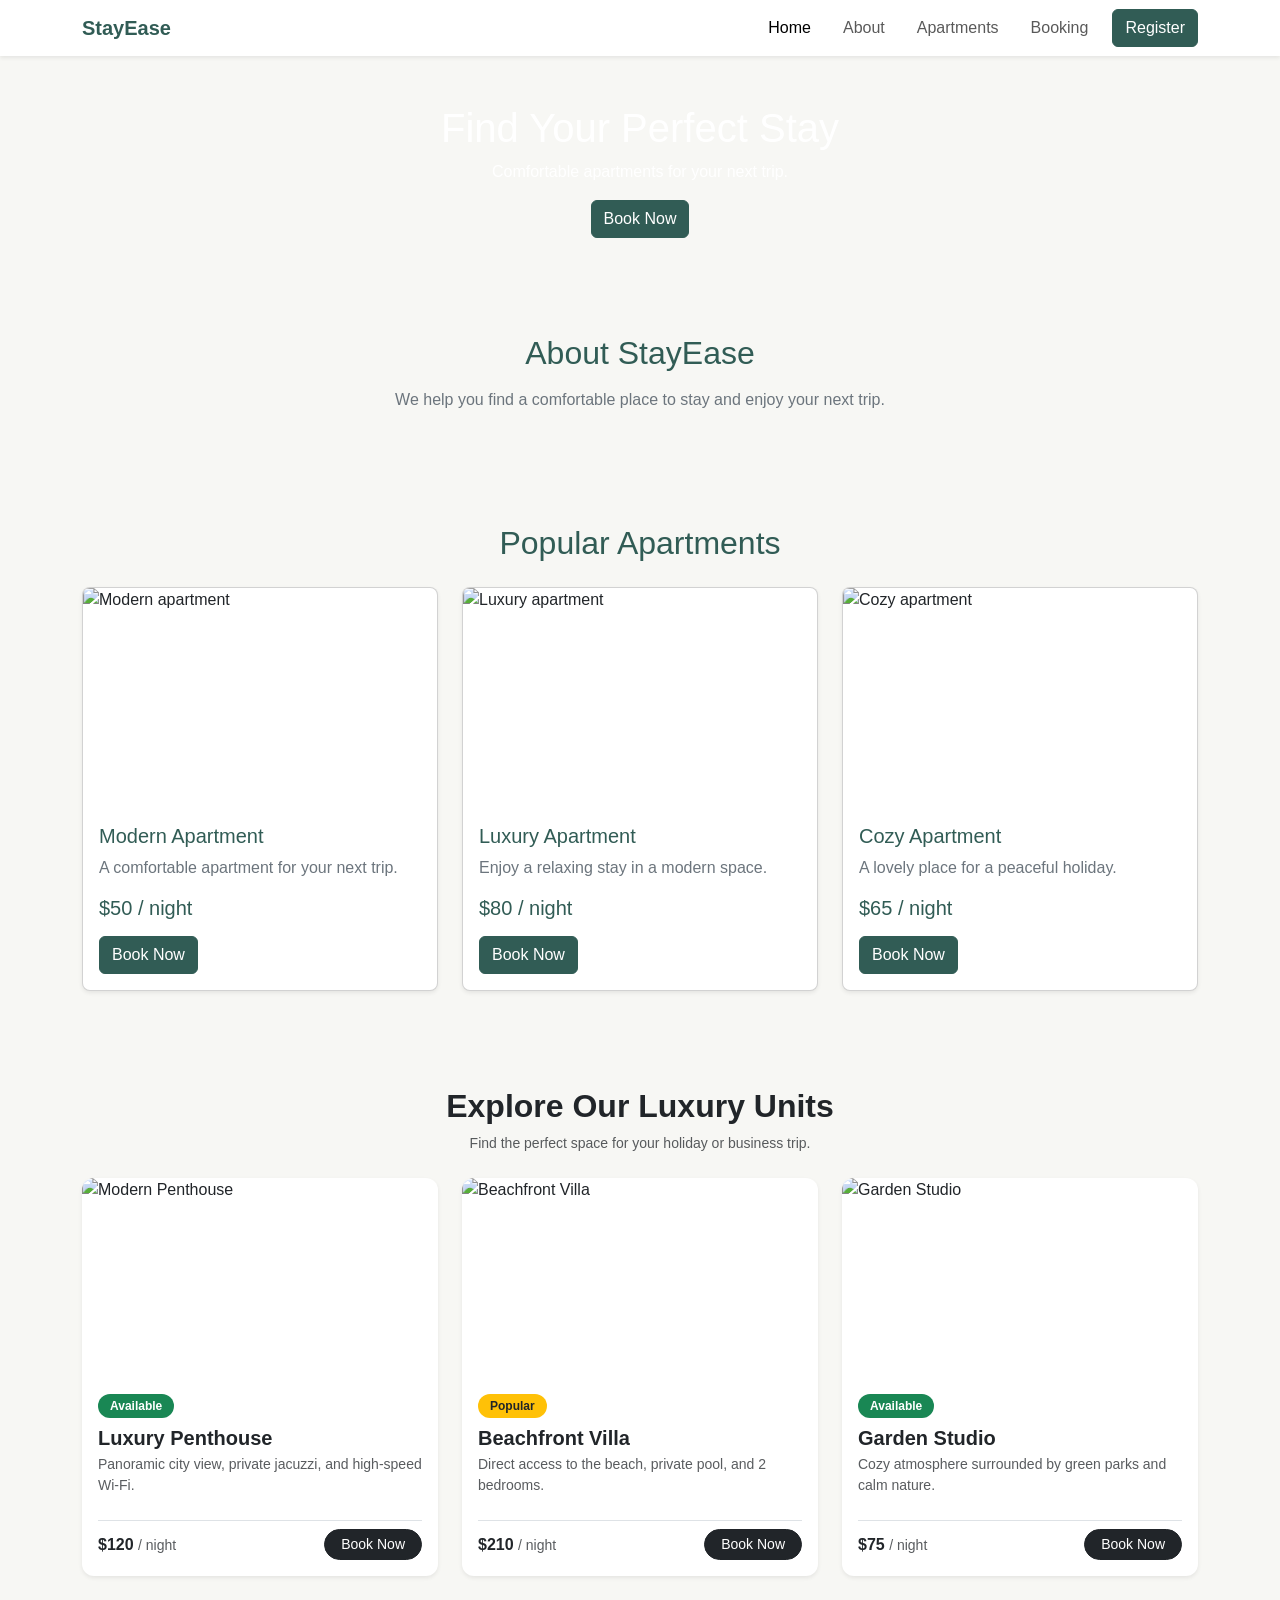
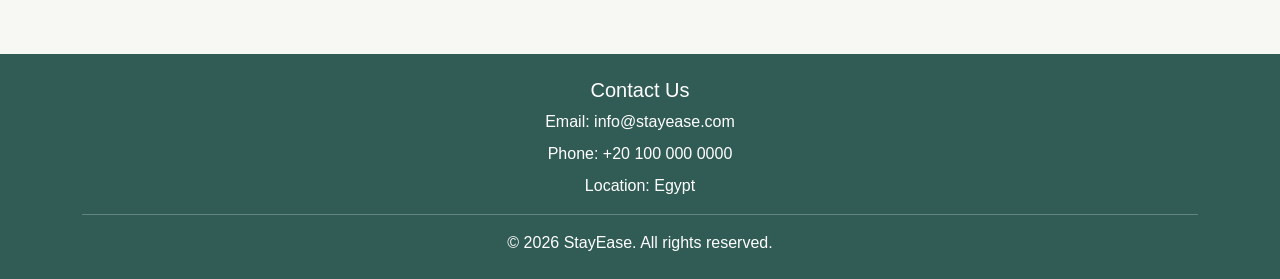
==== stayease/index.html @ 6694018b "Merge pull request #2 from mohamed-nagehh5/handel_footer footer" ====
<!DOCTYPE html>
<html lang="en">
<head>
    <meta charset="UTF-8">
    <meta name="viewport" content="width=device-width, initial-scale=1.0">
    <title>StayEase - Home</title>

    <link href="https://cdn.jsdelivr.net/npm/bootstrap@5.3.8/dist/css/bootstrap.min.css" rel="stylesheet">
    <link rel="stylesheet" href="./style.css">
</head>
<body>

    <!-- Navbar -->
    <nav class="navbar navbar-expand-lg bg-white shadow-sm">
        <div class="container">
            <a class="navbar-brand fw-bold brand-color" href="index.html">StayEase</a>

            <button class="navbar-toggler" type="button" data-bs-toggle="collapse" data-bs-target="#navbarMenu">
                <span class="navbar-toggler-icon"></span>
            </button>

            <div class="collapse navbar-collapse" id="navbarMenu">
                <ul class="navbar-nav ms-auto align-items-lg-center gap-lg-3">
                    <li class="nav-item"><a class="nav-link active" href="index.html">Home</a></li>
                    <li class="nav-item"><a class="nav-link" href="#about">About</a></li>
                    <li class="nav-item"><a class="nav-link" href="#apartments">Apartments</a></li>
                    <li class="nav-item"><a class="nav-link" href="booking.html">Booking</a></li>
                    <li class="nav-item"><a class="btn main-btn" href="register.html">Register</a></li>
                </ul>
            </div>
        </div>
    </nav>

    <!-- Hero Section -->
    <section class="hero text-center text-white py-5">
        <h1>Find Your Perfect Stay</h1>
        <p>Comfortable apartments for your next trip.</p>
        <a href="booking.html" class="btn main-btn">Book Now</a>
    </section>

    <!-- About Section -->
    <section class="py-5 text-center" id="about">
        <div class="container">
            <h2 class="section-title mb-3">About StayEase</h2>
            <p class="text-secondary">
                We help you find a comfortable place to stay and enjoy your next trip.
            </p>
        </div>
    </section>

    <!-- Apartments Section -->
    <section class="py-5 apartments-section" id="apartments">
        <div class="container">
            <h2 class="section-title text-center mb-4">Popular Apartments</h2>

            <div class="row g-4">

                <!-- Apartment 1 -->
                <div class="col-12 col-md-6 col-lg-4">
                    <div class="card h-100 shadow-sm">
                        <img src="https://images.unsplash.com/photo-1522708323590-d24dbb6b0267?auto=format&fit=crop&w=700&q=80"
                             class="card-img-top apartment-img" alt="Modern apartment">

                        <div class="card-body">
                            <h5 class="card-title">Modern Apartment</h5>
                            <p class="card-text text-secondary">A comfortable apartment for your next trip.</p>
                            <h5 class="price mb-3">$50 / night</h5>
                            <a href="booking.html?apartment=modern" class="btn main-btn">Book Now</a>
                        </div>
                    </div>
                </div>

                <!-- Apartment 2 -->
                <div class="col-12 col-md-6 col-lg-4">
                    <div class="card h-100 shadow-sm">
                        <img src="https://images.unsplash.com/photo-1600210492486-724fe5c67fb0?auto=format&fit=crop&w=700&q=80"
                             class="card-img-top apartment-img" alt="Luxury apartment">

                        <div class="card-body">
                            <h5 class="card-title">Luxury Apartment</h5>
                            <p class="card-text text-secondary">Enjoy a relaxing stay in a modern space.</p>
                            <h5 class="price mb-3">$80 / night</h5>
                            <a href="booking.html?apartment=luxury" class="btn main-btn">Book Now</a>
                        </div>
                    </div>
                </div>

                <!-- Apartment 3 -->
                <div class="col-12 col-md-6 col-lg-4">
                    <div class="card h-100 shadow-sm">
                        <img src="https://images.unsplash.com/photo-1505693416388-ac5ce068fe85?auto=format&fit=crop&w=700&q=80"
                             class="card-img-top apartment-img" alt="Cozy apartment">

                        <div class="card-body">
                            <h5 class="card-title">Cozy Apartment</h5>
                            <p class="card-text text-secondary">A lovely place for a peaceful holiday.</p>
                            <h5 class="price mb-3">$65 / night</h5>
                            <a href="booking.html?apartment=cozy" class="btn main-btn">Book Now</a>
                        </div>
                    </div>
                </div>

            </div>
        </div>
    </section>

    <!-- Explore Our Luxury Units -->
    <section id="units" class="container py-5">
        <div class="text-center mb-4">
            <h2 class="fw-bold text-dark mb-2">Explore Our Luxury Units</h2>
            <p class="text-muted small">Find the perfect space for your holiday or business trip.</p>
        </div>

        <div class="row g-4">

            <!-- Unit 1 -->
            <div class="col-12 col-md-6 col-lg-4">
                <div class="card h-100 border-0 shadow-sm unit-card">
                    <img src="https://images.unsplash.com/photo-1502672260266-1c1ef2d93688?w=500&auto=format&fit=crop"
                         class="card-img-top unit-img" alt="Modern Penthouse">

                    <div class="card-body p-3 d-flex flex-column">
                        <span class="badge bg-success align-self-start mb-2">Available</span>
                        <h5 class="fw-bold mb-1">Luxury Penthouse</h5>
                        <p class="text-muted small flex-grow-1">Panoramic city view, private jacuzzi, and high-speed Wi-Fi.</p>

                        <div class="d-flex justify-content-between align-items-center pt-2 border-top mt-2">
                            <span class="fw-bold text-dark fs-6">$120 <small class="text-muted fw-normal">/ night</small></span>
                            <a href="booking.html" class="btn btn-dark btn-sm px-3 rounded-pill">Book Now</a>
                        </div>
                    </div>
                </div>
            </div>

            <!-- Unit 2 -->
            <div class="col-12 col-md-6 col-lg-4">
                <div class="card h-100 border-0 shadow-sm unit-card">
                    <img src="https://images.unsplash.com/photo-1560448204-e02f11c3d0e2?w=500&auto=format&fit=crop"
                         class="card-img-top unit-img" alt="Beachfront Villa">

                    <div class="card-body p-3 d-flex flex-column">
                        <span class="badge bg-warning text-dark align-self-start mb-2">Popular</span>
                        <h5 class="fw-bold mb-1">Beachfront Villa</h5>
                        <p class="text-muted small flex-grow-1">Direct access to the beach, private pool, and 2 bedrooms.</p>

                        <div class="d-flex justify-content-between align-items-center pt-2 border-top mt-2">
                            <span class="fw-bold text-dark fs-6">$210 <small class="text-muted fw-normal">/ night</small></span>
                            <a href="booking.html" class="btn btn-dark btn-sm px-3 rounded-pill">Book Now</a>
                        </div>
                    </div>
                </div>
            </div>

            <!-- Unit 3 -->
            <div class="col-12 col-md-6 col-lg-4">
                <div class="card h-100 border-0 shadow-sm unit-card">
                    <img src="https://images.unsplash.com/photo-1512917774080-9991f1c4c750?w=500&auto=format&fit=crop"
                         class="card-img-top unit-img" alt="Garden Studio">

                    <div class="card-body p-3 d-flex flex-column">
                        <span class="badge bg-success align-self-start mb-2">Available</span>
                        <h5 class="fw-bold mb-1">Garden Studio</h5>
                        <p class="text-muted small flex-grow-1">Cozy atmosphere surrounded by green parks and calm nature.</p>

                        <div class="d-flex justify-content-between align-items-center pt-2 border-top mt-2">
                            <span class="fw-bold text-dark fs-6">$75 <small class="text-muted fw-normal">/ night</small></span>
                            <a href="booking.html" class="btn btn-dark btn-sm px-3 rounded-pill">Book Now</a>
                        </div>
                    </div>
                </div>
            </div>

        </div>
    </section>

    <!-- Footer_mohamed nageh -->
    <footer class="text-center py-4">
        <div class="container">
            <h5>Contact Us</h5>

            <p class="mb-2">
                Email:
                <a href="mailto:info@stayease.com">info@stayease.com</a>
            </p>

            <p class="mb-2">
                Phone:
                <a href="tel:+201000000000">+20 100 000 0000</a>
            </p>

            <p class="mb-3">Location: Egypt</p>

            <hr>

            <p class="mb-0">&copy; 2026 StayEase. All rights reserved.</p>
        </div>
    </footer>

    <script src="https://cdn.jsdelivr.net/npm/bootstrap@5.3.8/dist/js/bootstrap.bundle.min.js"></script>

</body>
</html>
---- stayease/style.css ----
/* Base & Colors */
body {
    font-family: Arial, sans-serif;
    background-color: #f7f7f4;
    color: #333;
}

.brand-color,
.section-title,
.card-title,
.price,
.back-link,
.home h1 {
    color: #315c55;
}

/* Buttons */
.main-btn {
    background-color: #315c55;
    color: #fff;
    border: 1px solid #315c55;
}

.main-btn:hover {
    background-color: #427a70;
    color: #fff;
    border-color: #427a70;
}

/* Sections & Hero */
.home {
    min-height: 420px;
    background-color: #e7efeb;
    padding: 80px 0;
}

.home p {
    color: #666;
}

.hero {
    background: url("./background.jpg") center/cover no-repeat;
    padding: 120px 20px;
    color: #fff;
    text-align: center;
}

.apartments-section {
    background-color: #f7f7f4;
}

/* Cards & Forms */
.card {
    border-radius: 8px;
    overflow: hidden;
}

.apartment-img {
    height: 220px;
    object-fit: cover;
}

.form-section {
    padding: 50px 0;
    min-height: 75vh;
}

.form-section .card {
    border-radius: 10px;
}

.form-control:focus,
.form-select:focus {
    border-color: #315c55;
    box-shadow: 0 0 0 0.2rem rgba(49, 92, 85, 0.15);
}

.back-link:hover {
    text-decoration: underline;
}

/* Navbar Effects */
.navbar .nav-link {
    transition: 0.3s;
    border-radius: 5px;
}

.navbar .nav-link:hover {
    color: #315c55;
    background-color: #e7efeb;
    transform: translateY(-3px);
}

/* Unit Cards */
.unit-card {
    transition: transform 0.3s ease, box-shadow 0.3s ease;
    border-radius: 12px;
    overflow: hidden;
}

.unit-card:hover {
    transform: translateY(-6px);
    box-shadow: 0 12px 24px rgba(0, 0, 0, 0.12) !important;
}

.unit-img {
    height: 200px;
    object-fit: cover;
}

.badge {
    font-size: 0.75rem;
    padding: 6px 12px;
    border-radius: 20px;
}

/* Footer */
footer {
    background-color: #315c55;
    color: white;
    margin-top: 30px;
}

footer a {
    color: white;
    text-decoration: none;
}

footer a:hover {
    text-decoration: underline;
}

footer hr {
    border-color: white;
}
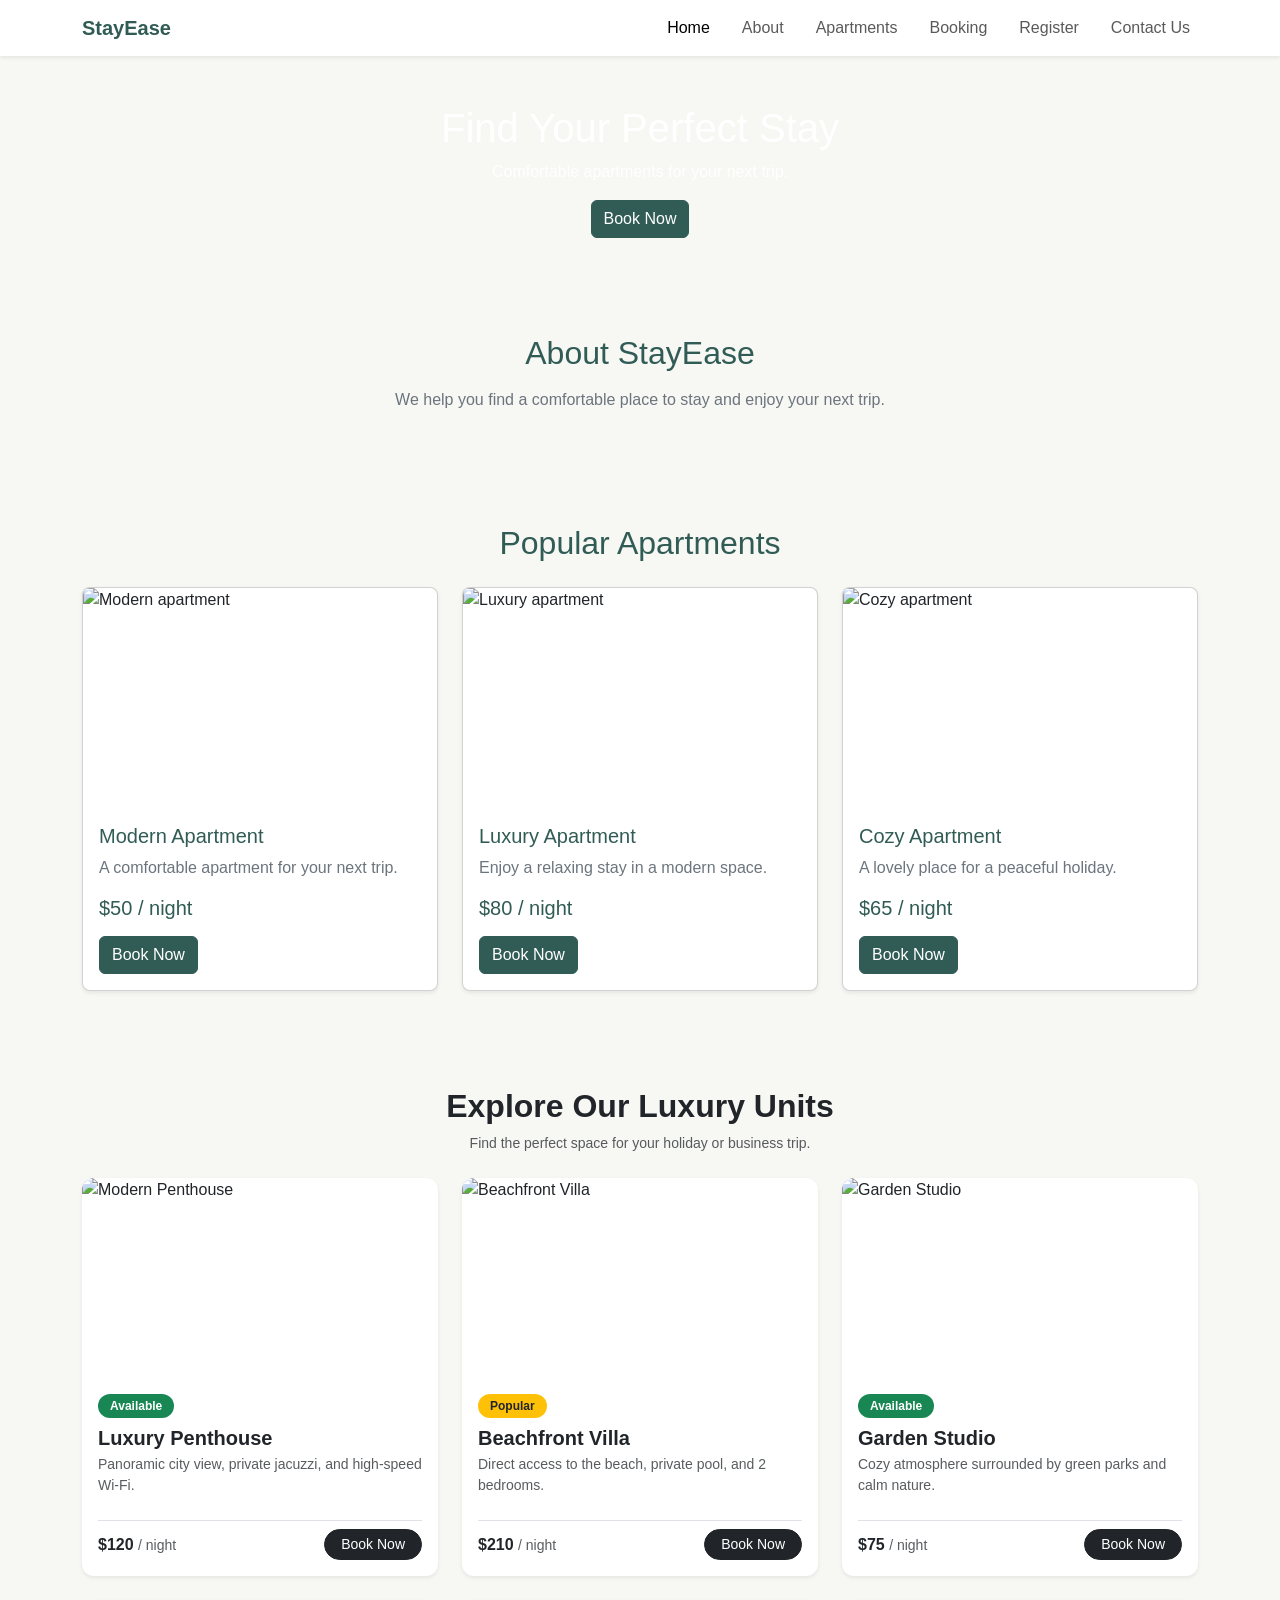
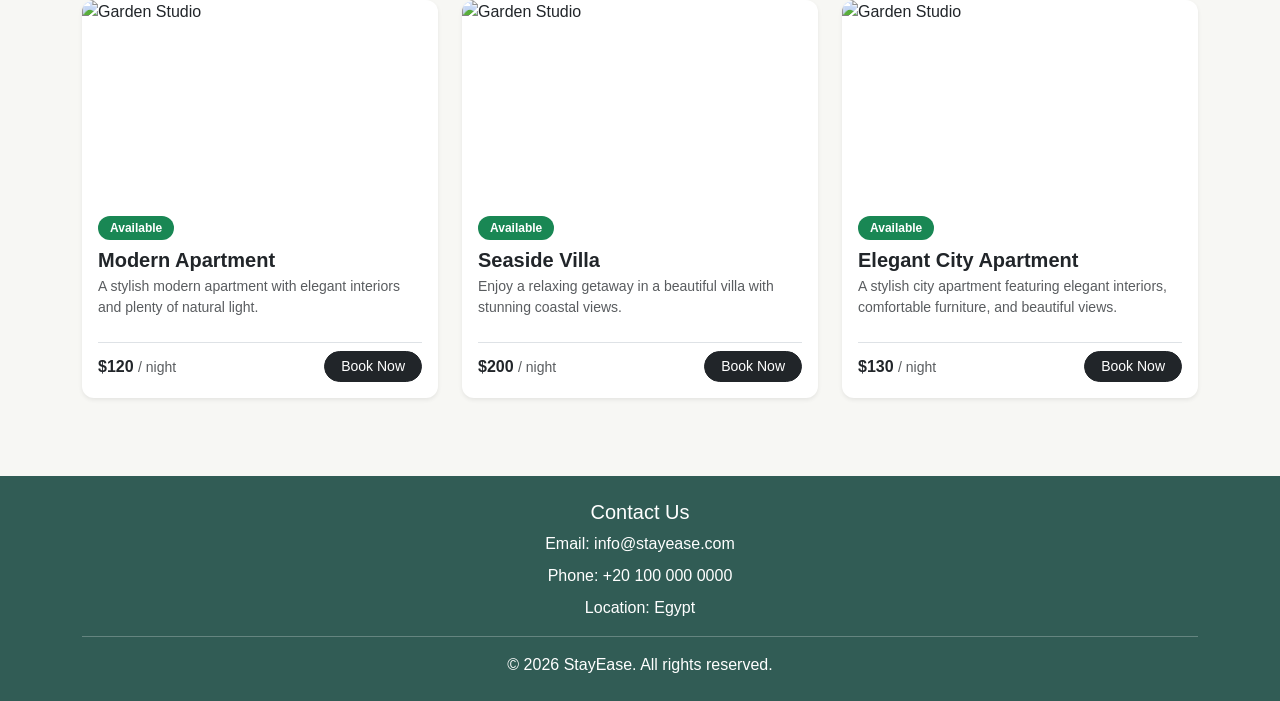
==== commit 8fa2813d: "update apartment cards and add contact page" ====
--- a/stayease/index.html
+++ b/stayease/index.html
@@ -1,203 +1,397 @@
-
-<!DOCTYPE html>
+<!doctype html>
 <html lang="en">
-<head>
-    <meta charset="UTF-8">
-    <meta name="viewport" content="width=device-width, initial-scale=1.0">
+  <head>
+    <meta charset="UTF-8" />
+    <meta name="viewport" content="width=device-width, initial-scale=1.0" />
     <title>StayEase - Home</title>
 
-    <link href="https://cdn.jsdelivr.net/npm/bootstrap@5.3.8/dist/css/bootstrap.min.css" rel="stylesheet">
-    <link rel="stylesheet" href="./style.css">
-</head>
-<body>
-
+    <link
+      href="https://cdn.jsdelivr.net/npm/bootstrap@5.3.8/dist/css/bootstrap.min.css"
+      rel="stylesheet"
+    />
+    <link rel="stylesheet" href="./style.css" />
+  </head>
+  <body>
     <!-- Navbar -->
     <nav class="navbar navbar-expand-lg bg-white shadow-sm">
-        <div class="container">
-            <a class="navbar-brand fw-bold brand-color" href="index.html">StayEase</a>
-
-            <button class="navbar-toggler" type="button" data-bs-toggle="collapse" data-bs-target="#navbarMenu">
-                <span class="navbar-toggler-icon"></span>
-            </button>
-
-            <div class="collapse navbar-collapse" id="navbarMenu">
-                <ul class="navbar-nav ms-auto align-items-lg-center gap-lg-3">
-                    <li class="nav-item"><a class="nav-link active" href="index.html">Home</a></li>
-                    <li class="nav-item"><a class="nav-link" href="#about">About</a></li>
-                    <li class="nav-item"><a class="nav-link" href="#apartments">Apartments</a></li>
-                    <li class="nav-item"><a class="nav-link" href="booking.html">Booking</a></li>
-                    <li class="nav-item"><a class="btn main-btn" href="register.html">Register</a></li>
-                </ul>
-            </div>
-        </div>
+      <div class="container">
+        <a class="navbar-brand fw-bold brand-color" href="index.html"
+          >StayEase</a
+        >
+
+        <button
+          class="navbar-toggler"
+          type="button"
+          data-bs-toggle="collapse"
+          data-bs-target="#navbarMenu"
+        >
+          <span class="navbar-toggler-icon"></span>
+        </button>
+
+        <div class="collapse navbar-collapse" id="navbarMenu">
+          <ul class="navbar-nav ms-auto align-items-lg-center gap-lg-3">
+            <li class="nav-item">
+              <a class="nav-link active" href="index.html">Home</a>
+            </li>
+            <li class="nav-item">
+              <a class="nav-link" href="#about">About</a>
+            </li>
+            <li class="nav-item">
+              <a class="nav-link" href="#apartments">Apartments</a>
+            </li>
+            <li class="nav-item">
+              <a class="nav-link" href="booking.html">Booking</a>
+            </li>
+            <li class="nav-item">
+              <a class="nav-link" href="register.html">Register</a>
+            </li>
+            <li class="nav-item">
+              <a class="nav-link" href="contact.html">Contact Us</a>
+            </li>
+          </ul>
+        </div>
+      </div>
     </nav>
 
     <!-- Hero Section -->
     <section class="hero text-center text-white py-5">
-        <h1>Find Your Perfect Stay</h1>
-        <p>Comfortable apartments for your next trip.</p>
-        <a href="booking.html" class="btn main-btn">Book Now</a>
+      <h1>Find Your Perfect Stay</h1>
+      <p>Comfortable apartments for your next trip.</p>
+      <a href="booking.html" class="btn main-btn">Book Now</a>
     </section>
 
     <!-- About Section -->
     <section class="py-5 text-center" id="about">
-        <div class="container">
-            <h2 class="section-title mb-3">About StayEase</h2>
-            <p class="text-secondary">
-                We help you find a comfortable place to stay and enjoy your next trip.
-            </p>
-        </div>
+      <div class="container">
+        <h2 class="section-title mb-3">About StayEase</h2>
+        <p class="text-secondary">
+          We help you find a comfortable place to stay and enjoy your next trip.
+        </p>
+      </div>
     </section>
 
     <!-- Apartments Section -->
     <section class="py-5 apartments-section" id="apartments">
-        <div class="container">
-            <h2 class="section-title text-center mb-4">Popular Apartments</h2>
-
-            <div class="row g-4">
-
-                <!-- Apartment 1 -->
-                <div class="col-12 col-md-6 col-lg-4">
-                    <div class="card h-100 shadow-sm">
-                        <img src="https://images.unsplash.com/photo-1522708323590-d24dbb6b0267?auto=format&fit=crop&w=700&q=80"
-                             class="card-img-top apartment-img" alt="Modern apartment">
-
-                        <div class="card-body">
-                            <h5 class="card-title">Modern Apartment</h5>
-                            <p class="card-text text-secondary">A comfortable apartment for your next trip.</p>
-                            <h5 class="price mb-3">$50 / night</h5>
-                            <a href="booking.html?apartment=modern" class="btn main-btn">Book Now</a>
-                        </div>
-                    </div>
-                </div>
-
-                <!-- Apartment 2 -->
-                <div class="col-12 col-md-6 col-lg-4">
-                    <div class="card h-100 shadow-sm">
-                        <img src="https://images.unsplash.com/photo-1600210492486-724fe5c67fb0?auto=format&fit=crop&w=700&q=80"
-                             class="card-img-top apartment-img" alt="Luxury apartment">
-
-                        <div class="card-body">
-                            <h5 class="card-title">Luxury Apartment</h5>
-                            <p class="card-text text-secondary">Enjoy a relaxing stay in a modern space.</p>
-                            <h5 class="price mb-3">$80 / night</h5>
-                            <a href="booking.html?apartment=luxury" class="btn main-btn">Book Now</a>
-                        </div>
-                    </div>
-                </div>
-
-                <!-- Apartment 3 -->
-                <div class="col-12 col-md-6 col-lg-4">
-                    <div class="card h-100 shadow-sm">
-                        <img src="https://images.unsplash.com/photo-1505693416388-ac5ce068fe85?auto=format&fit=crop&w=700&q=80"
-                             class="card-img-top apartment-img" alt="Cozy apartment">
-
-                        <div class="card-body">
-                            <h5 class="card-title">Cozy Apartment</h5>
-                            <p class="card-text text-secondary">A lovely place for a peaceful holiday.</p>
-                            <h5 class="price mb-3">$65 / night</h5>
-                            <a href="booking.html?apartment=cozy" class="btn main-btn">Book Now</a>
-                        </div>
-                    </div>
-                </div>
-
-            </div>
-        </div>
+      <div class="container">
+        <h2 class="section-title text-center mb-4">Popular Apartments</h2>
+
+        <div class="row g-4">
+          <!-- Apartment 1 -->
+          <div class="col-12 col-md-6 col-lg-4">
+            <div class="card h-100 shadow-sm">
+              <img
+                src="https://images.unsplash.com/photo-1522708323590-d24dbb6b0267?auto=format&fit=crop&w=700&q=80"
+                class="card-img-top apartment-img"
+                alt="Modern apartment"
+              />
+
+              <div class="card-body">
+                <h5 class="card-title">Modern Apartment</h5>
+                <p class="card-text text-secondary">
+                  A comfortable apartment for your next trip.
+                </p>
+                <h5 class="price mb-3">$50 / night</h5>
+                <a href="booking.html?apartment=modern" class="btn main-btn"
+                  >Book Now</a
+                >
+              </div>
+            </div>
+          </div>
+
+          <!-- Apartment 2 -->
+          <div class="col-12 col-md-6 col-lg-4">
+            <div class="card h-100 shadow-sm">
+              <img
+                src="https://images.unsplash.com/photo-1600210492486-724fe5c67fb0?auto=format&fit=crop&w=700&q=80"
+                class="card-img-top apartment-img"
+                alt="Luxury apartment"
+              />
+
+              <div class="card-body">
+                <h5 class="card-title">Luxury Apartment</h5>
+                <p class="card-text text-secondary">
+                  Enjoy a relaxing stay in a modern space.
+                </p>
+                <h5 class="price mb-3">$80 / night</h5>
+                <a href="booking.html?apartment=luxury" class="btn main-btn"
+                  >Book Now</a
+                >
+              </div>
+            </div>
+          </div>
+
+          <!-- Apartment 3 -->
+          <div class="col-12 col-md-6 col-lg-4">
+            <div class="card h-100 shadow-sm">
+              <img
+                src="https://images.unsplash.com/photo-1505693416388-ac5ce068fe85?auto=format&fit=crop&w=700&q=80"
+                class="card-img-top apartment-img"
+                alt="Cozy apartment"
+              />
+
+              <div class="card-body">
+                <h5 class="card-title">Cozy Apartment</h5>
+                <p class="card-text text-secondary">
+                  A lovely place for a peaceful holiday.
+                </p>
+                <h5 class="price mb-3">$65 / night</h5>
+                <a href="booking.html?apartment=cozy" class="btn main-btn"
+                  >Book Now</a
+                >
+              </div>
+            </div>
+          </div>
+        </div>
+      </div>
     </section>
 
     <!-- Explore Our Luxury Units -->
     <section id="units" class="container py-5">
-        <div class="text-center mb-4">
-            <h2 class="fw-bold text-dark mb-2">Explore Our Luxury Units</h2>
-            <p class="text-muted small">Find the perfect space for your holiday or business trip.</p>
-        </div>
-
-        <div class="row g-4">
-
-            <!-- Unit 1 -->
-            <div class="col-12 col-md-6 col-lg-4">
-                <div class="card h-100 border-0 shadow-sm unit-card">
-                    <img src="https://images.unsplash.com/photo-1502672260266-1c1ef2d93688?w=500&auto=format&fit=crop"
-                         class="card-img-top unit-img" alt="Modern Penthouse">
-
-                    <div class="card-body p-3 d-flex flex-column">
-                        <span class="badge bg-success align-self-start mb-2">Available</span>
-                        <h5 class="fw-bold mb-1">Luxury Penthouse</h5>
-                        <p class="text-muted small flex-grow-1">Panoramic city view, private jacuzzi, and high-speed Wi-Fi.</p>
-
-                        <div class="d-flex justify-content-between align-items-center pt-2 border-top mt-2">
-                            <span class="fw-bold text-dark fs-6">$120 <small class="text-muted fw-normal">/ night</small></span>
-                            <a href="booking.html" class="btn btn-dark btn-sm px-3 rounded-pill">Book Now</a>
-                        </div>
-                    </div>
-                </div>
-            </div>
-
-            <!-- Unit 2 -->
-            <div class="col-12 col-md-6 col-lg-4">
-                <div class="card h-100 border-0 shadow-sm unit-card">
-                    <img src="https://images.unsplash.com/photo-1560448204-e02f11c3d0e2?w=500&auto=format&fit=crop"
-                         class="card-img-top unit-img" alt="Beachfront Villa">
-
-                    <div class="card-body p-3 d-flex flex-column">
-                        <span class="badge bg-warning text-dark align-self-start mb-2">Popular</span>
-                        <h5 class="fw-bold mb-1">Beachfront Villa</h5>
-                        <p class="text-muted small flex-grow-1">Direct access to the beach, private pool, and 2 bedrooms.</p>
-
-                        <div class="d-flex justify-content-between align-items-center pt-2 border-top mt-2">
-                            <span class="fw-bold text-dark fs-6">$210 <small class="text-muted fw-normal">/ night</small></span>
-                            <a href="booking.html" class="btn btn-dark btn-sm px-3 rounded-pill">Book Now</a>
-                        </div>
-                    </div>
-                </div>
-            </div>
-
-            <!-- Unit 3 -->
-            <div class="col-12 col-md-6 col-lg-4">
-                <div class="card h-100 border-0 shadow-sm unit-card">
-                    <img src="https://images.unsplash.com/photo-1512917774080-9991f1c4c750?w=500&auto=format&fit=crop"
-                         class="card-img-top unit-img" alt="Garden Studio">
-
-                    <div class="card-body p-3 d-flex flex-column">
-                        <span class="badge bg-success align-self-start mb-2">Available</span>
-                        <h5 class="fw-bold mb-1">Garden Studio</h5>
-                        <p class="text-muted small flex-grow-1">Cozy atmosphere surrounded by green parks and calm nature.</p>
-
-                        <div class="d-flex justify-content-between align-items-center pt-2 border-top mt-2">
-                            <span class="fw-bold text-dark fs-6">$75 <small class="text-muted fw-normal">/ night</small></span>
-                            <a href="booking.html" class="btn btn-dark btn-sm px-3 rounded-pill">Book Now</a>
-                        </div>
-                    </div>
-                </div>
-            </div>
-
-        </div>
+      <div class="text-center mb-4">
+        <h2 class="fw-bold text-dark mb-2">Explore Our Luxury Units</h2>
+        <p class="text-muted small">
+          Find the perfect space for your holiday or business trip.
+        </p>
+      </div>
+
+      <div class="row g-4">
+        <!-- Unit 1 -->
+        <div class="col-12 col-md-6 col-lg-4">
+          <div class="card h-100 border-0 shadow-sm unit-card">
+            <img
+              src="https://images.unsplash.com/photo-1502672260266-1c1ef2d93688?w=500&auto=format&fit=crop"
+              class="card-img-top unit-img"
+              alt="Modern Penthouse"
+            />
+
+            <div class="card-body p-3 d-flex flex-column">
+              <span class="badge bg-success align-self-start mb-2"
+                >Available</span
+              >
+              <h5 class="fw-bold mb-1">Luxury Penthouse</h5>
+              <p class="text-muted small flex-grow-1">
+                Panoramic city view, private jacuzzi, and high-speed Wi-Fi.
+              </p>
+
+              <div
+                class="d-flex justify-content-between align-items-center pt-2 border-top mt-2"
+              >
+                <span class="fw-bold text-dark fs-6"
+                  >$120
+                  <small class="text-muted fw-normal">/ night</small></span
+                >
+                <a
+                  href="booking.html"
+                  class="btn btn-dark btn-sm px-3 rounded-pill"
+                  >Book Now</a
+                >
+              </div>
+            </div>
+          </div>
+        </div>
+
+        <!-- Unit 2 -->
+        <div class="col-12 col-md-6 col-lg-4">
+          <div class="card h-100 border-0 shadow-sm unit-card">
+            <img
+              src="https://images.unsplash.com/photo-1560448204-e02f11c3d0e2?w=500&auto=format&fit=crop"
+              class="card-img-top unit-img"
+              alt="Beachfront Villa"
+            />
+
+            <div class="card-body p-3 d-flex flex-column">
+              <span class="badge bg-warning text-dark align-self-start mb-2"
+                >Popular</span
+              >
+              <h5 class="fw-bold mb-1">Beachfront Villa</h5>
+              <p class="text-muted small flex-grow-1">
+                Direct access to the beach, private pool, and 2 bedrooms.
+              </p>
+
+              <div
+                class="d-flex justify-content-between align-items-center pt-2 border-top mt-2"
+              >
+                <span class="fw-bold text-dark fs-6"
+                  >$210
+                  <small class="text-muted fw-normal">/ night</small></span
+                >
+                <a
+                  href="booking.html"
+                  class="btn btn-dark btn-sm px-3 rounded-pill"
+                  >Book Now</a
+                >
+              </div>
+            </div>
+          </div>
+        </div>
+
+        <!-- Unit 3 -->
+        <div class="col-12 col-md-6 col-lg-4">
+          <div class="card h-100 border-0 shadow-sm unit-card">
+            <img
+              src="https://images.unsplash.com/photo-1512917774080-9991f1c4c750?w=500&auto=format&fit=crop"
+              class="card-img-top unit-img"
+              alt="Garden Studio"
+            />
+
+            <div class="card-body p-3 d-flex flex-column">
+              <span class="badge bg-success align-self-start mb-2"
+                >Available</span
+              >
+              <h5 class="fw-bold mb-1">Garden Studio</h5>
+              <p class="text-muted small flex-grow-1">
+                Cozy atmosphere surrounded by green parks and calm nature.
+              </p>
+
+              <div
+                class="d-flex justify-content-between align-items-center pt-2 border-top mt-2"
+              >
+                <span class="fw-bold text-dark fs-6"
+                  >$75 <small class="text-muted fw-normal">/ night</small></span
+                >
+                <a
+                  href="booking.html"
+                  class="btn btn-dark btn-sm px-3 rounded-pill"
+                  >Book Now</a
+                >
+              </div>
+            </div>
+          </div>
+        </div>
+
+        <!-- Unit 4 -->
+        <div class="col-12 col-md-6 col-lg-4">
+          <div class="card h-100 border-0 shadow-sm unit-card">
+            <img
+              src="https://images.unsplash.com/photo-1600607687939-ce8a6c25118c?w=500&auto=format&fit=crop"
+              class="card-img-top unit-img"
+              alt="Garden Studio"
+            />
+
+            <div class="card-body p-3 d-flex flex-column">
+              <span class="badge bg-success align-self-start mb-2"
+                >Available</span
+              >
+              <h5 class="fw-bold mb-1">Modern Apartment</h5>
+              <p class="text-muted small flex-grow-1">
+                A stylish modern apartment with elegant interiors and plenty of
+                natural light.
+              </p>
+
+              <div
+                class="d-flex justify-content-between align-items-center pt-2 border-top mt-2"
+              >
+                <span class="fw-bold text-dark fs-6"
+                  >$120
+                  <small class="text-muted fw-normal">/ night</small></span
+                >
+                <a
+                  href="booking.html"
+                  class="btn btn-dark btn-sm px-3 rounded-pill"
+                  >Book Now</a
+                >
+              </div>
+            </div>
+          </div>
+        </div>
+
+        <!-- Unit 5 -->
+        <div class="col-12 col-md-6 col-lg-4">
+          <div class="card h-100 border-0 shadow-sm unit-card">
+            <img
+              src="https://images.unsplash.com/photo-1499793983690-e29da59ef1c2?w=500&auto=format&fit=crop"
+              class="card-img-top unit-img"
+              alt="Garden Studio"
+            />
+
+            <div class="card-body p-3 d-flex flex-column">
+              <span class="badge bg-success align-self-start mb-2"
+                >Available</span
+              >
+              <h5 class="fw-bold mb-1">Seaside Villa</h5>
+              <p class="text-muted small flex-grow-1">
+                Enjoy a relaxing getaway in a beautiful villa with stunning
+                coastal views.
+              </p>
+
+              <div
+                class="d-flex justify-content-between align-items-center pt-2 border-top mt-2"
+              >
+                <span class="fw-bold text-dark fs-6"
+                  >$200
+                  <small class="text-muted fw-normal">/ night</small></span
+                >
+                <a
+                  href="booking.html"
+                  class="btn btn-dark btn-sm px-3 rounded-pill"
+                  >Book Now</a
+                >
+              </div>
+            </div>
+          </div>
+        </div>
+
+        <!-- Unit 6 -->
+        <div class="col-12 col-md-6 col-lg-4">
+          <div class="card h-100 border-0 shadow-sm unit-card">
+            <img
+              src="https://images.unsplash.com/photo-1600210492486-724fe5c67fb0?w=500&auto=format&fit=crop"
+              class="card-img-top unit-img"
+              alt="Garden Studio"
+            />
+
+            <div class="card-body p-3 d-flex flex-column">
+              <span class="badge bg-success align-self-start mb-2"
+                >Available</span
+              >
+              <h5 class="fw-bold mb-1">Elegant City Apartment</h5>
+              <p class="text-muted small flex-grow-1">
+                A stylish city apartment featuring elegant interiors,
+                comfortable furniture, and beautiful views.
+              </p>
+
+              <div
+                class="d-flex justify-content-between align-items-center pt-2 border-top mt-2"
+              >
+                <span class="fw-bold text-dark fs-6"
+                  >$130
+                  <small class="text-muted fw-normal">/ night</small></span
+                >
+                <a
+                  href="booking.html"
+                  class="btn btn-dark btn-sm px-3 rounded-pill"
+                  >Book Now</a
+                >
+              </div>
+            </div>
+          </div>
+        </div>
+      </div>
     </section>
 
     <!-- Footer_mohamed nageh -->
     <footer class="text-center py-4">
-        <div class="container">
-            <h5>Contact Us</h5>
-
-            <p class="mb-2">
-                Email:
-                <a href="mailto:info@stayease.com">info@stayease.com</a>
-            </p>
-
-            <p class="mb-2">
-                Phone:
-                <a href="tel:+201000000000">+20 100 000 0000</a>
-            </p>
-
-            <p class="mb-3">Location: Egypt</p>
-
-            <hr>
-
-            <p class="mb-0">&copy; 2026 StayEase. All rights reserved.</p>
-        </div>
+      <div class="container">
+        <h5>Contact Us</h5>
+
+        <p class="mb-2">
+          Email:
+          <a href="mailto:info@stayease.com">info@stayease.com</a>
+        </p>
+
+        <p class="mb-2">
+          Phone:
+          <a href="tel:+201000000000">+20 100 000 0000</a>
+        </p>
+
+        <p class="mb-3">Location: Egypt</p>
+
+        <hr />
+
+        <p class="mb-0">&copy; 2026 StayEase. All rights reserved.</p>
+      </div>
     </footer>
 
     <script src="https://cdn.jsdelivr.net/npm/bootstrap@5.3.8/dist/js/bootstrap.bundle.min.js"></script>
-
-</body>
+  </body>
 </html>
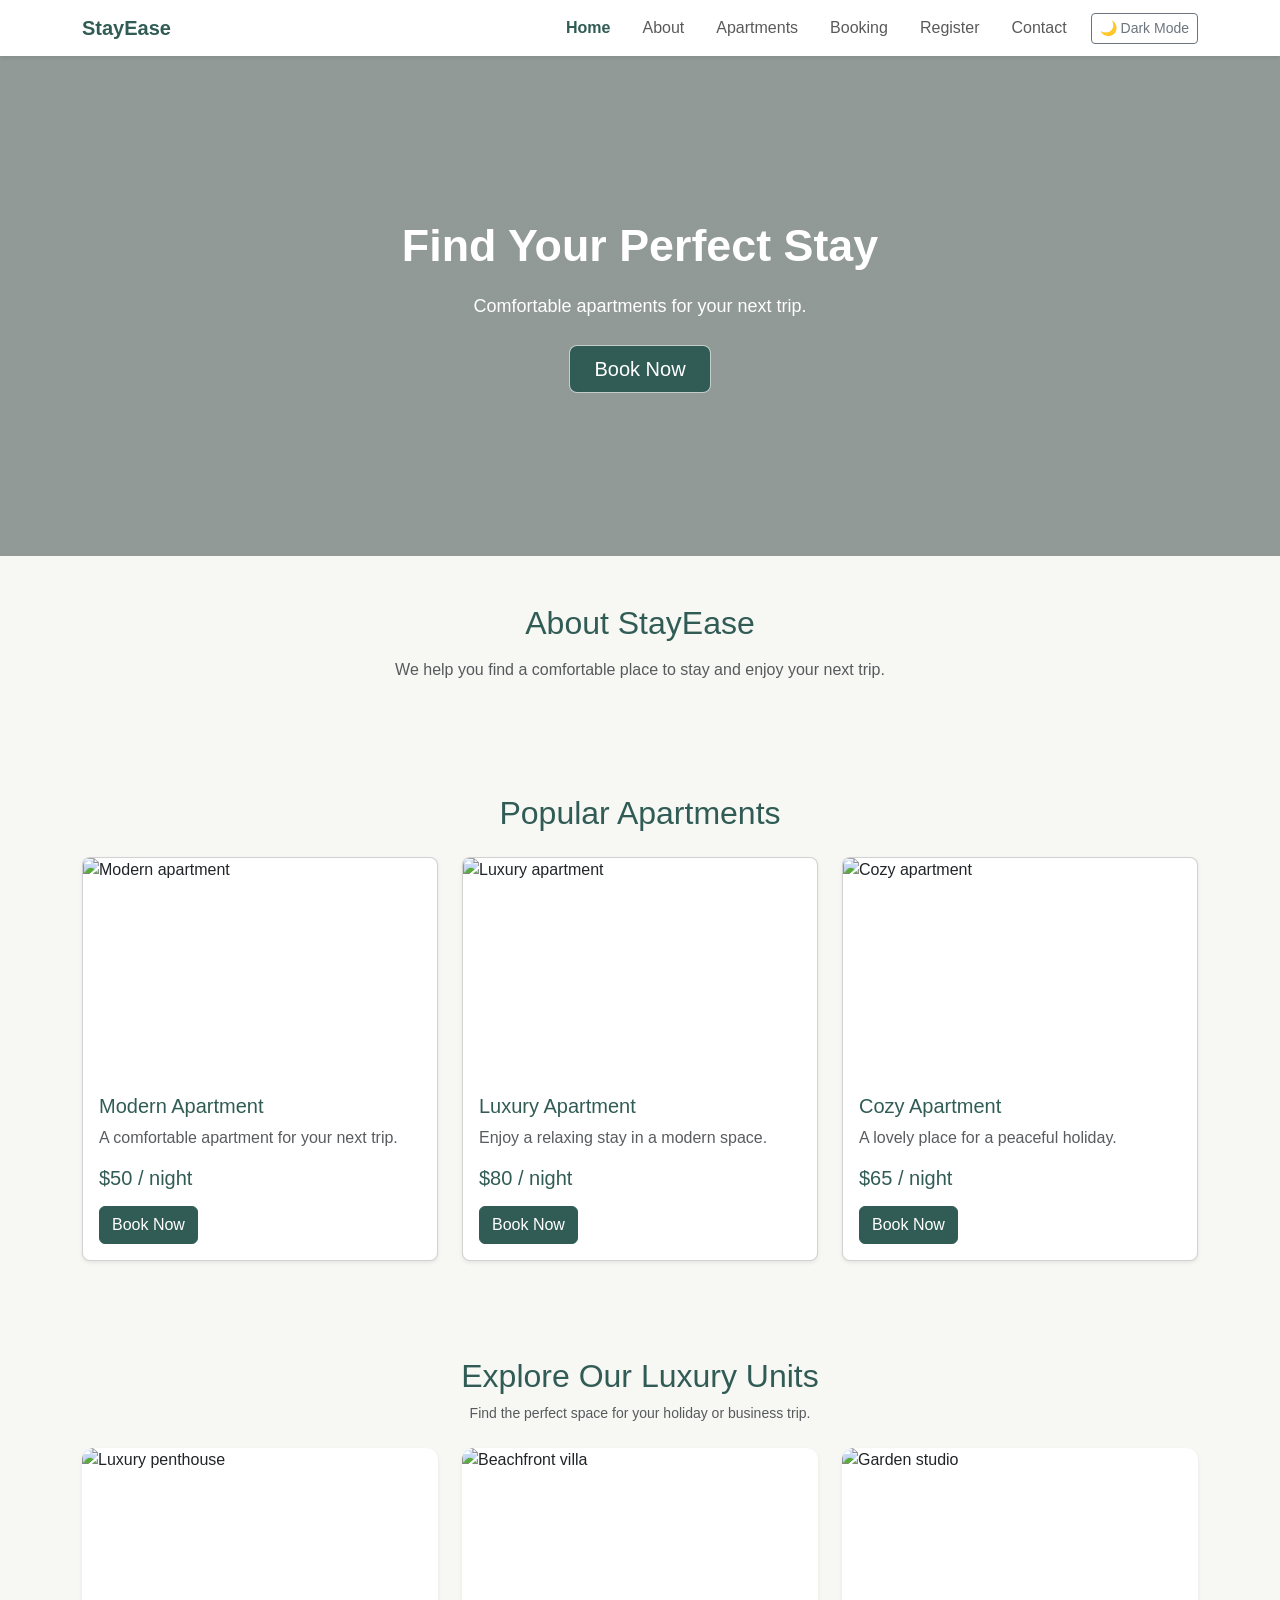
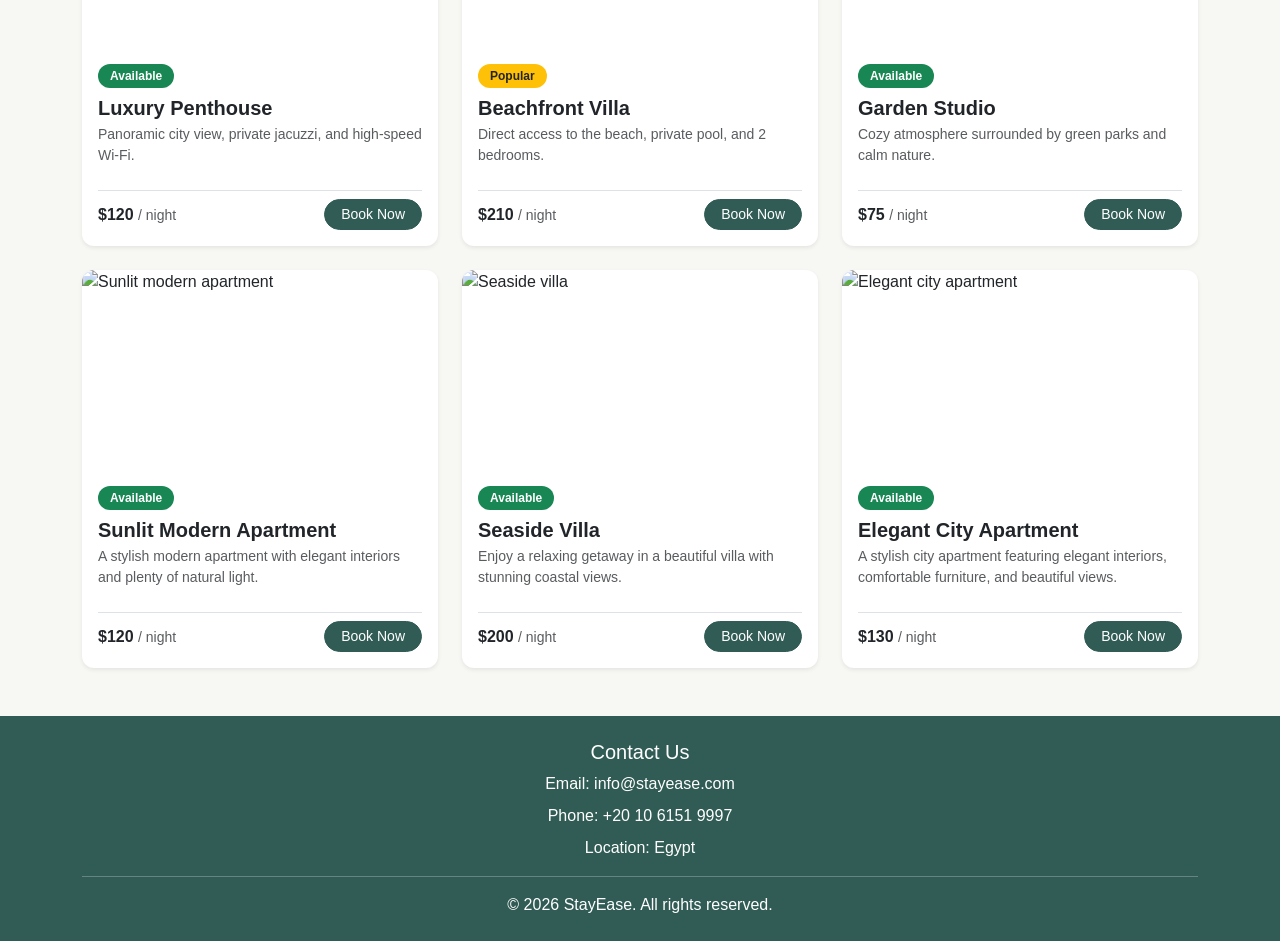
==== commit bee14d35: "final-project" ====
--- a/stayease/index.html
+++ b/stayease/index.html
@@ -1,5 +1,5 @@
 <!doctype html>
-<html lang="en">
+<html lang="en" data-bs-theme="light">
   <head>
     <meta charset="UTF-8" />
     <meta name="viewport" content="width=device-width, initial-scale=1.0" />
@@ -8,22 +8,28 @@
     <link
       href="https://cdn.jsdelivr.net/npm/bootstrap@5.3.8/dist/css/bootstrap.min.css"
       rel="stylesheet"
+      integrity="sha384-sRIl4kxILFvY47J16cr9ZwB07vP4J8+LH7qKQnuqkuIAvNWLzeN8tE5YBujZqJLB"
+      crossorigin="anonymous"
     />
     <link rel="stylesheet" href="./style.css" />
+
+    <!-- In the head on purpose: applies the saved theme before the page is drawn -->
+    <script src="./theme.js"></script>
   </head>
-  <body>
+  <body class="d-flex flex-column min-vh-100">
     <!-- Navbar -->
-    <nav class="navbar navbar-expand-lg bg-white shadow-sm">
+    <nav class="navbar navbar-expand-lg bg-body shadow-sm">
       <div class="container">
-        <a class="navbar-brand fw-bold brand-color" href="index.html"
-          >StayEase</a
-        >
+        <a class="navbar-brand fw-bold" href="index.html">StayEase</a>
 
         <button
           class="navbar-toggler"
           type="button"
           data-bs-toggle="collapse"
           data-bs-target="#navbarMenu"
+          aria-controls="navbarMenu"
+          aria-expanded="false"
+          aria-label="Toggle navigation"
         >
           <span class="navbar-toggler-icon"></span>
         </button>
@@ -31,13 +37,15 @@
         <div class="collapse navbar-collapse" id="navbarMenu">
           <ul class="navbar-nav ms-auto align-items-lg-center gap-lg-3">
             <li class="nav-item">
-              <a class="nav-link active" href="index.html">Home</a>
-            </li>
-            <li class="nav-item">
-              <a class="nav-link" href="#about">About</a>
-            </li>
-            <li class="nav-item">
-              <a class="nav-link" href="#apartments">Apartments</a>
+              <a class="nav-link active" aria-current="page" href="index.html"
+                >Home</a
+              >
+            </li>
+            <li class="nav-item">
+              <a class="nav-link" href="index.html#about">About</a>
+            </li>
+            <li class="nav-item">
+              <a class="nav-link" href="index.html#apartments">Apartments</a>
             </li>
             <li class="nav-item">
               <a class="nav-link" href="booking.html">Booking</a>
@@ -46,330 +54,363 @@
               <a class="nav-link" href="register.html">Register</a>
             </li>
             <li class="nav-item">
-              <a class="nav-link" href="contact.html">Contact Us</a>
+              <a class="nav-link" href="contact.html">Contact</a>
             </li>
           </ul>
+
+          <button
+            class="btn btn-outline-secondary btn-sm ms-lg-3 my-2 my-lg-0"
+            id="themeBtn"
+            type="button"
+          >
+            🌙 Dark Mode
+          </button>
         </div>
       </div>
     </nav>
 
-    <!-- Hero Section -->
-    <section class="hero text-center text-white py-5">
-      <h1>Find Your Perfect Stay</h1>
-      <p>Comfortable apartments for your next trip.</p>
-      <a href="booking.html" class="btn main-btn">Book Now</a>
-    </section>
-
-    <!-- About Section -->
-    <section class="py-5 text-center" id="about">
-      <div class="container">
-        <h2 class="section-title mb-3">About StayEase</h2>
-        <p class="text-secondary">
-          We help you find a comfortable place to stay and enjoy your next trip.
-        </p>
-      </div>
-    </section>
-
-    <!-- Apartments Section -->
-    <section class="py-5 apartments-section" id="apartments">
-      <div class="container">
-        <h2 class="section-title text-center mb-4">Popular Apartments</h2>
+    <main class="flex-grow-1">
+      <!-- Hero Section -->
+      <section class="hero text-center text-white">
+        <h1>Find Your Perfect Stay</h1>
+        <p>Comfortable apartments for your next trip.</p>
+        <a href="booking.html" class="btn main-btn btn-lg px-4">Book Now</a>
+      </section>
+
+      <!-- About Section -->
+      <section class="py-5 text-center" id="about">
+        <div class="container">
+          <h2 class="section-title mb-3">About StayEase</h2>
+          <p class="text-body-secondary">
+            We help you find a comfortable place to stay and enjoy your next
+            trip.
+          </p>
+        </div>
+      </section>
+
+      <!-- Apartments Section -->
+      <section class="py-5" id="apartments">
+        <div class="container">
+          <h2 class="section-title text-center mb-4">Popular Apartments</h2>
+
+          <div class="row g-4">
+            <!-- Apartment 1 -->
+            <div class="col-12 col-md-6 col-lg-4">
+              <div class="card h-100 shadow-sm">
+                <img
+                  src="https://images.unsplash.com/photo-1522708323590-d24dbb6b0267?auto=format&fit=crop&w=700&q=80"
+                  class="card-img-top apartment-img"
+                  alt="Modern apartment"
+                  loading="lazy"
+                />
+
+                <div class="card-body">
+                  <h5 class="card-title">Modern Apartment</h5>
+                  <p class="card-text text-body-secondary">
+                    A comfortable apartment for your next trip.
+                  </p>
+                  <h5 class="price mb-3">$50 / night</h5>
+                  <a href="booking.html?apartment=modern" class="btn main-btn"
+                    >Book Now</a
+                  >
+                </div>
+              </div>
+            </div>
+
+            <!-- Apartment 2 -->
+            <div class="col-12 col-md-6 col-lg-4">
+              <div class="card h-100 shadow-sm">
+                <img
+                  src="https://images.unsplash.com/photo-1600210492486-724fe5c67fb0?auto=format&fit=crop&w=700&q=80"
+                  class="card-img-top apartment-img"
+                  alt="Luxury apartment"
+                  loading="lazy"
+                />
+
+                <div class="card-body">
+                  <h5 class="card-title">Luxury Apartment</h5>
+                  <p class="card-text text-body-secondary">
+                    Enjoy a relaxing stay in a modern space.
+                  </p>
+                  <h5 class="price mb-3">$80 / night</h5>
+                  <a href="booking.html?apartment=luxury" class="btn main-btn"
+                    >Book Now</a
+                  >
+                </div>
+              </div>
+            </div>
+
+            <!-- Apartment 3 -->
+            <div class="col-12 col-md-6 col-lg-4">
+              <div class="card h-100 shadow-sm">
+                <img
+                  src="https://images.unsplash.com/photo-1505693416388-ac5ce068fe85?auto=format&fit=crop&w=700&q=80"
+                  class="card-img-top apartment-img"
+                  alt="Cozy apartment"
+                  loading="lazy"
+                />
+
+                <div class="card-body">
+                  <h5 class="card-title">Cozy Apartment</h5>
+                  <p class="card-text text-body-secondary">
+                    A lovely place for a peaceful holiday.
+                  </p>
+                  <h5 class="price mb-3">$65 / night</h5>
+                  <a href="booking.html?apartment=cozy" class="btn main-btn"
+                    >Book Now</a
+                  >
+                </div>
+              </div>
+            </div>
+          </div>
+        </div>
+      </section>
+
+      <!-- Explore Our Luxury Units -->
+      <section id="units" class="container py-5">
+        <div class="text-center mb-4">
+          <h2 class="section-title mb-2">Explore Our Luxury Units</h2>
+          <p class="text-body-secondary small">
+            Find the perfect space for your holiday or business trip.
+          </p>
+        </div>
 
         <div class="row g-4">
-          <!-- Apartment 1 -->
-          <div class="col-12 col-md-6 col-lg-4">
-            <div class="card h-100 shadow-sm">
-              <img
-                src="https://images.unsplash.com/photo-1522708323590-d24dbb6b0267?auto=format&fit=crop&w=700&q=80"
-                class="card-img-top apartment-img"
-                alt="Modern apartment"
-              />
-
-              <div class="card-body">
-                <h5 class="card-title">Modern Apartment</h5>
-                <p class="card-text text-secondary">
-                  A comfortable apartment for your next trip.
-                </p>
-                <h5 class="price mb-3">$50 / night</h5>
-                <a href="booking.html?apartment=modern" class="btn main-btn"
-                  >Book Now</a
-                >
-              </div>
-            </div>
-          </div>
-
-          <!-- Apartment 2 -->
-          <div class="col-12 col-md-6 col-lg-4">
-            <div class="card h-100 shadow-sm">
-              <img
-                src="https://images.unsplash.com/photo-1600210492486-724fe5c67fb0?auto=format&fit=crop&w=700&q=80"
-                class="card-img-top apartment-img"
-                alt="Luxury apartment"
-              />
-
-              <div class="card-body">
-                <h5 class="card-title">Luxury Apartment</h5>
-                <p class="card-text text-secondary">
-                  Enjoy a relaxing stay in a modern space.
-                </p>
-                <h5 class="price mb-3">$80 / night</h5>
-                <a href="booking.html?apartment=luxury" class="btn main-btn"
-                  >Book Now</a
-                >
-              </div>
-            </div>
-          </div>
-
-          <!-- Apartment 3 -->
-          <div class="col-12 col-md-6 col-lg-4">
-            <div class="card h-100 shadow-sm">
-              <img
-                src="https://images.unsplash.com/photo-1505693416388-ac5ce068fe85?auto=format&fit=crop&w=700&q=80"
-                class="card-img-top apartment-img"
-                alt="Cozy apartment"
-              />
-
-              <div class="card-body">
-                <h5 class="card-title">Cozy Apartment</h5>
-                <p class="card-text text-secondary">
-                  A lovely place for a peaceful holiday.
-                </p>
-                <h5 class="price mb-3">$65 / night</h5>
-                <a href="booking.html?apartment=cozy" class="btn main-btn"
-                  >Book Now</a
-                >
+          <!-- Unit 1 -->
+          <div class="col-12 col-md-6 col-lg-4">
+            <div class="card h-100 border-0 shadow-sm unit-card">
+              <img
+                src="https://images.unsplash.com/photo-1502672260266-1c1ef2d93688?w=500&auto=format&fit=crop"
+                class="card-img-top unit-img"
+                alt="Luxury penthouse"
+                loading="lazy"
+              />
+
+              <div class="card-body p-3 d-flex flex-column">
+                <span class="badge bg-success align-self-start mb-2"
+                  >Available</span
+                >
+                <h5 class="fw-bold mb-1">Luxury Penthouse</h5>
+                <p class="text-body-secondary small flex-grow-1">
+                  Panoramic city view, private jacuzzi, and high-speed Wi-Fi.
+                </p>
+
+                <div
+                  class="d-flex justify-content-between align-items-center pt-2 border-top mt-2"
+                >
+                  <span class="fw-bold fs-6"
+                    >$120
+                    <small class="text-body-secondary fw-normal"
+                      >/ night</small
+                    ></span
+                  >
+                  <a
+                    href="booking.html?apartment=penthouse"
+                    class="btn main-btn btn-sm px-3 rounded-pill"
+                    >Book Now</a
+                  >
+                </div>
+              </div>
+            </div>
+          </div>
+
+          <!-- Unit 2 -->
+          <div class="col-12 col-md-6 col-lg-4">
+            <div class="card h-100 border-0 shadow-sm unit-card">
+              <img
+                src="https://images.unsplash.com/photo-1560448204-e02f11c3d0e2?w=500&auto=format&fit=crop"
+                class="card-img-top unit-img"
+                alt="Beachfront villa"
+                loading="lazy"
+              />
+
+              <div class="card-body p-3 d-flex flex-column">
+                <span class="badge bg-warning text-dark align-self-start mb-2"
+                  >Popular</span
+                >
+                <h5 class="fw-bold mb-1">Beachfront Villa</h5>
+                <p class="text-body-secondary small flex-grow-1">
+                  Direct access to the beach, private pool, and 2 bedrooms.
+                </p>
+
+                <div
+                  class="d-flex justify-content-between align-items-center pt-2 border-top mt-2"
+                >
+                  <span class="fw-bold fs-6"
+                    >$210
+                    <small class="text-body-secondary fw-normal"
+                      >/ night</small
+                    ></span
+                  >
+                  <a
+                    href="booking.html?apartment=villa"
+                    class="btn main-btn btn-sm px-3 rounded-pill"
+                    >Book Now</a
+                  >
+                </div>
+              </div>
+            </div>
+          </div>
+
+          <!-- Unit 3 -->
+          <div class="col-12 col-md-6 col-lg-4">
+            <div class="card h-100 border-0 shadow-sm unit-card">
+              <img
+                src="https://images.unsplash.com/photo-1512917774080-9991f1c4c750?w=500&auto=format&fit=crop"
+                class="card-img-top unit-img"
+                alt="Garden studio"
+                loading="lazy"
+              />
+
+              <div class="card-body p-3 d-flex flex-column">
+                <span class="badge bg-success align-self-start mb-2"
+                  >Available</span
+                >
+                <h5 class="fw-bold mb-1">Garden Studio</h5>
+                <p class="text-body-secondary small flex-grow-1">
+                  Cozy atmosphere surrounded by green parks and calm nature.
+                </p>
+
+                <div
+                  class="d-flex justify-content-between align-items-center pt-2 border-top mt-2"
+                >
+                  <span class="fw-bold fs-6"
+                    >$75
+                    <small class="text-body-secondary fw-normal"
+                      >/ night</small
+                    ></span
+                  >
+                  <a
+                    href="booking.html?apartment=studio"
+                    class="btn main-btn btn-sm px-3 rounded-pill"
+                    >Book Now</a
+                  >
+                </div>
+              </div>
+            </div>
+          </div>
+
+          <!-- Unit 4 -->
+          <div class="col-12 col-md-6 col-lg-4">
+            <div class="card h-100 border-0 shadow-sm unit-card">
+              <img
+                src="https://images.unsplash.com/photo-1600607687939-ce8a6c25118c?w=500&auto=format&fit=crop"
+                class="card-img-top unit-img"
+                alt="Sunlit modern apartment"
+                loading="lazy"
+              />
+
+              <div class="card-body p-3 d-flex flex-column">
+                <span class="badge bg-success align-self-start mb-2"
+                  >Available</span
+                >
+                <h5 class="fw-bold mb-1">Sunlit Modern Apartment</h5>
+                <p class="text-body-secondary small flex-grow-1">
+                  A stylish modern apartment with elegant interiors and plenty
+                  of natural light.
+                </p>
+
+                <div
+                  class="d-flex justify-content-between align-items-center pt-2 border-top mt-2"
+                >
+                  <span class="fw-bold fs-6"
+                    >$120
+                    <small class="text-body-secondary fw-normal"
+                      >/ night</small
+                    ></span
+                  >
+                  <a
+                    href="booking.html?apartment=sunlit"
+                    class="btn main-btn btn-sm px-3 rounded-pill"
+                    >Book Now</a
+                  >
+                </div>
+              </div>
+            </div>
+          </div>
+
+          <!-- Unit 5 -->
+          <div class="col-12 col-md-6 col-lg-4">
+            <div class="card h-100 border-0 shadow-sm unit-card">
+              <img
+                src="https://images.unsplash.com/photo-1499793983690-e29da59ef1c2?w=500&auto=format&fit=crop"
+                class="card-img-top unit-img"
+                alt="Seaside villa"
+                loading="lazy"
+              />
+
+              <div class="card-body p-3 d-flex flex-column">
+                <span class="badge bg-success align-self-start mb-2"
+                  >Available</span
+                >
+                <h5 class="fw-bold mb-1">Seaside Villa</h5>
+                <p class="text-body-secondary small flex-grow-1">
+                  Enjoy a relaxing getaway in a beautiful villa with stunning
+                  coastal views.
+                </p>
+
+                <div
+                  class="d-flex justify-content-between align-items-center pt-2 border-top mt-2"
+                >
+                  <span class="fw-bold fs-6"
+                    >$200
+                    <small class="text-body-secondary fw-normal"
+                      >/ night</small
+                    ></span
+                  >
+                  <a
+                    href="booking.html?apartment=seaside"
+                    class="btn main-btn btn-sm px-3 rounded-pill"
+                    >Book Now</a
+                  >
+                </div>
+              </div>
+            </div>
+          </div>
+
+          <!-- Unit 6 -->
+          <div class="col-12 col-md-6 col-lg-4">
+            <div class="card h-100 border-0 shadow-sm unit-card">
+              <img
+                src="https://images.unsplash.com/photo-1600210492486-724fe5c67fb0?w=500&auto=format&fit=crop"
+                class="card-img-top unit-img"
+                alt="Elegant city apartment"
+                loading="lazy"
+              />
+
+              <div class="card-body p-3 d-flex flex-column">
+                <span class="badge bg-success align-self-start mb-2"
+                  >Available</span
+                >
+                <h5 class="fw-bold mb-1">Elegant City Apartment</h5>
+                <p class="text-body-secondary small flex-grow-1">
+                  A stylish city apartment featuring elegant interiors,
+                  comfortable furniture, and beautiful views.
+                </p>
+
+                <div
+                  class="d-flex justify-content-between align-items-center pt-2 border-top mt-2"
+                >
+                  <span class="fw-bold fs-6"
+                    >$130
+                    <small class="text-body-secondary fw-normal"
+                      >/ night</small
+                    ></span
+                  >
+                  <a
+                    href="booking.html?apartment=elegant"
+                    class="btn main-btn btn-sm px-3 rounded-pill"
+                    >Book Now</a
+                  >
+                </div>
               </div>
             </div>
           </div>
         </div>
-      </div>
-    </section>
-
-    <!-- Explore Our Luxury Units -->
-    <section id="units" class="container py-5">
-      <div class="text-center mb-4">
-        <h2 class="fw-bold text-dark mb-2">Explore Our Luxury Units</h2>
-        <p class="text-muted small">
-          Find the perfect space for your holiday or business trip.
-        </p>
-      </div>
-
-      <div class="row g-4">
-        <!-- Unit 1 -->
-        <div class="col-12 col-md-6 col-lg-4">
-          <div class="card h-100 border-0 shadow-sm unit-card">
-            <img
-              src="https://images.unsplash.com/photo-1502672260266-1c1ef2d93688?w=500&auto=format&fit=crop"
-              class="card-img-top unit-img"
-              alt="Modern Penthouse"
-            />
-
-            <div class="card-body p-3 d-flex flex-column">
-              <span class="badge bg-success align-self-start mb-2"
-                >Available</span
-              >
-              <h5 class="fw-bold mb-1">Luxury Penthouse</h5>
-              <p class="text-muted small flex-grow-1">
-                Panoramic city view, private jacuzzi, and high-speed Wi-Fi.
-              </p>
-
-              <div
-                class="d-flex justify-content-between align-items-center pt-2 border-top mt-2"
-              >
-                <span class="fw-bold text-dark fs-6"
-                  >$120
-                  <small class="text-muted fw-normal">/ night</small></span
-                >
-                <a
-                  href="booking.html"
-                  class="btn btn-dark btn-sm px-3 rounded-pill"
-                  >Book Now</a
-                >
-              </div>
-            </div>
-          </div>
-        </div>
-
-        <!-- Unit 2 -->
-        <div class="col-12 col-md-6 col-lg-4">
-          <div class="card h-100 border-0 shadow-sm unit-card">
-            <img
-              src="https://images.unsplash.com/photo-1560448204-e02f11c3d0e2?w=500&auto=format&fit=crop"
-              class="card-img-top unit-img"
-              alt="Beachfront Villa"
-            />
-
-            <div class="card-body p-3 d-flex flex-column">
-              <span class="badge bg-warning text-dark align-self-start mb-2"
-                >Popular</span
-              >
-              <h5 class="fw-bold mb-1">Beachfront Villa</h5>
-              <p class="text-muted small flex-grow-1">
-                Direct access to the beach, private pool, and 2 bedrooms.
-              </p>
-
-              <div
-                class="d-flex justify-content-between align-items-center pt-2 border-top mt-2"
-              >
-                <span class="fw-bold text-dark fs-6"
-                  >$210
-                  <small class="text-muted fw-normal">/ night</small></span
-                >
-                <a
-                  href="booking.html"
-                  class="btn btn-dark btn-sm px-3 rounded-pill"
-                  >Book Now</a
-                >
-              </div>
-            </div>
-          </div>
-        </div>
-
-        <!-- Unit 3 -->
-        <div class="col-12 col-md-6 col-lg-4">
-          <div class="card h-100 border-0 shadow-sm unit-card">
-            <img
-              src="https://images.unsplash.com/photo-1512917774080-9991f1c4c750?w=500&auto=format&fit=crop"
-              class="card-img-top unit-img"
-              alt="Garden Studio"
-            />
-
-            <div class="card-body p-3 d-flex flex-column">
-              <span class="badge bg-success align-self-start mb-2"
-                >Available</span
-              >
-              <h5 class="fw-bold mb-1">Garden Studio</h5>
-              <p class="text-muted small flex-grow-1">
-                Cozy atmosphere surrounded by green parks and calm nature.
-              </p>
-
-              <div
-                class="d-flex justify-content-between align-items-center pt-2 border-top mt-2"
-              >
-                <span class="fw-bold text-dark fs-6"
-                  >$75 <small class="text-muted fw-normal">/ night</small></span
-                >
-                <a
-                  href="booking.html"
-                  class="btn btn-dark btn-sm px-3 rounded-pill"
-                  >Book Now</a
-                >
-              </div>
-            </div>
-          </div>
-        </div>
-
-        <!-- Unit 4 -->
-        <div class="col-12 col-md-6 col-lg-4">
-          <div class="card h-100 border-0 shadow-sm unit-card">
-            <img
-              src="https://images.unsplash.com/photo-1600607687939-ce8a6c25118c?w=500&auto=format&fit=crop"
-              class="card-img-top unit-img"
-              alt="Garden Studio"
-            />
-
-            <div class="card-body p-3 d-flex flex-column">
-              <span class="badge bg-success align-self-start mb-2"
-                >Available</span
-              >
-              <h5 class="fw-bold mb-1">Modern Apartment</h5>
-              <p class="text-muted small flex-grow-1">
-                A stylish modern apartment with elegant interiors and plenty of
-                natural light.
-              </p>
-
-              <div
-                class="d-flex justify-content-between align-items-center pt-2 border-top mt-2"
-              >
-                <span class="fw-bold text-dark fs-6"
-                  >$120
-                  <small class="text-muted fw-normal">/ night</small></span
-                >
-                <a
-                  href="booking.html"
-                  class="btn btn-dark btn-sm px-3 rounded-pill"
-                  >Book Now</a
-                >
-              </div>
-            </div>
-          </div>
-        </div>
-
-        <!-- Unit 5 -->
-        <div class="col-12 col-md-6 col-lg-4">
-          <div class="card h-100 border-0 shadow-sm unit-card">
-            <img
-              src="https://images.unsplash.com/photo-1499793983690-e29da59ef1c2?w=500&auto=format&fit=crop"
-              class="card-img-top unit-img"
-              alt="Garden Studio"
-            />
-
-            <div class="card-body p-3 d-flex flex-column">
-              <span class="badge bg-success align-self-start mb-2"
-                >Available</span
-              >
-              <h5 class="fw-bold mb-1">Seaside Villa</h5>
-              <p class="text-muted small flex-grow-1">
-                Enjoy a relaxing getaway in a beautiful villa with stunning
-                coastal views.
-              </p>
-
-              <div
-                class="d-flex justify-content-between align-items-center pt-2 border-top mt-2"
-              >
-                <span class="fw-bold text-dark fs-6"
-                  >$200
-                  <small class="text-muted fw-normal">/ night</small></span
-                >
-                <a
-                  href="booking.html"
-                  class="btn btn-dark btn-sm px-3 rounded-pill"
-                  >Book Now</a
-                >
-              </div>
-            </div>
-          </div>
-        </div>
-
-        <!-- Unit 6 -->
-        <div class="col-12 col-md-6 col-lg-4">
-          <div class="card h-100 border-0 shadow-sm unit-card">
-            <img
-              src="https://images.unsplash.com/photo-1600210492486-724fe5c67fb0?w=500&auto=format&fit=crop"
-              class="card-img-top unit-img"
-              alt="Garden Studio"
-            />
-
-            <div class="card-body p-3 d-flex flex-column">
-              <span class="badge bg-success align-self-start mb-2"
-                >Available</span
-              >
-              <h5 class="fw-bold mb-1">Elegant City Apartment</h5>
-              <p class="text-muted small flex-grow-1">
-                A stylish city apartment featuring elegant interiors,
-                comfortable furniture, and beautiful views.
-              </p>
-
-              <div
-                class="d-flex justify-content-between align-items-center pt-2 border-top mt-2"
-              >
-                <span class="fw-bold text-dark fs-6"
-                  >$130
-                  <small class="text-muted fw-normal">/ night</small></span
-                >
-                <a
-                  href="booking.html"
-                  class="btn btn-dark btn-sm px-3 rounded-pill"
-                  >Book Now</a
-                >
-              </div>
-            </div>
-          </div>
-        </div>
-      </div>
-    </section>
-
-    <!-- Footer_mohamed nageh -->
+      </section>
+    </main>
+
+    <!-- Footer -->
     <footer class="text-center py-4">
       <div class="container">
         <h5>Contact Us</h5>
@@ -381,7 +422,7 @@
 
         <p class="mb-2">
           Phone:
-          <a href="tel:+201000000000">+20 100 000 0000</a>
+          <a href="tel:+201061519997">+20 10 6151 9997</a>
         </p>
 
         <p class="mb-3">Location: Egypt</p>
--- a/stayease/style.css
+++ b/stayease/style.css
@@ -1,57 +1,157 @@
-
-/* Base & Colors */
+/* =========================================================
+   StayEase - one stylesheet for every page
+   (replaces the old style.css + main.css + theme.css)
+
+   1. Colors (light + dark)
+   2. Base
+   3. Navbar
+   4. Buttons
+   5. Hero
+   6. Cards
+   7. Forms
+   8. Contact page
+   9. Footer
+   ========================================================= */
+
+
+/* ---------- 1. Colors ----------
+   Light mode is the default. Dark mode uses Bootstrap's own
+   data-bs-theme="dark" (set on <html> by theme.js), so we only
+   change the colors here - no !important needed. */
+:root {
+    --brand: #315c55;          /* buttons */
+    --brand-hover: #427a70;
+    --brand-text: #315c55;     /* green used for text and links */
+    --page-bg: #f7f7f4;
+    --soft-bg: #e7efeb;
+    --card-bg: #ffffff;
+    --focus-ring: rgba(49, 92, 85, 0.15);
+}
+
+[data-bs-theme="dark"] {
+    --brand: #3a7566;
+    --brand-hover: #428070;
+    --brand-text: #8fc7b5;
+    --page-bg: #181c1b;
+    --soft-bg: #202725;
+    --card-bg: #272e2b;
+    --focus-ring: rgba(143, 199, 181, 0.25);
+
+    --bs-body-bg: #181c1b;
+    --bs-body-bg-rgb: 24, 28, 27;
+    --bs-body-color: #e8eeee;
+    --bs-body-color-rgb: 232, 238, 238;
+    --bs-border-color: #46534e;
+}
+
+
+/* ---------- 2. Base ---------- */
 body {
     font-family: Arial, sans-serif;
-    background-color: #f7f7f4;
-    color: #333;
-}
-
-.brand-color,
+    background-color: var(--page-bg);
+}
+
 .section-title,
 .card-title,
 .price,
-.back-link,
-.home h1 {
-    color: #315c55;
-}
-
-/* Buttons */
+.back-link {
+    color: var(--brand-text);
+}
+
+.back-link:hover {
+    color: var(--brand-text);
+    text-decoration: underline;
+}
+
+
+/* ---------- 3. Navbar ----------
+   We change Bootstrap's own navbar variables instead of fighting
+   its selectors, so brand, hover and active colors just work. */
+.navbar {
+    --bs-navbar-brand-color: var(--brand-text);
+    --bs-navbar-brand-hover-color: var(--brand-text);
+    --bs-navbar-hover-color: var(--brand-text);
+    --bs-navbar-active-color: var(--brand-text);
+}
+
+.navbar .nav-link {
+    border-radius: 5px;
+    transition: color 0.3s, background-color 0.3s;
+}
+
+.navbar .nav-link:hover {
+    background-color: var(--soft-bg);
+}
+
+.navbar .nav-link.active {
+    font-weight: 600;
+}
+
+/* The hamburger icon is a dark SVG, so flip it in dark mode */
+[data-bs-theme="dark"] .navbar-toggler-icon {
+    filter: invert(1);
+}
+
+
+/* ---------- 4. Buttons ----------
+   Bootstrap's .btn:hover resets the background, so a custom button
+   must set Bootstrap's button variables, not plain background/color. */
 .main-btn {
-    background-color: #315c55;
-    color: #fff;
-    border: 1px solid #315c55;
-}
-
-.main-btn:hover {
-    background-color: #427a70;
-    color: #fff;
-    border-color: #427a70;
-}
-
-/* Sections & Hero */
-.home {
-    min-height: 420px;
-    background-color: #e7efeb;
-    padding: 80px 0;
-}
-
-.home p {
-    color: #666;
-}
-
+    --bs-btn-color: #fff;
+    --bs-btn-bg: var(--brand);
+    --bs-btn-border-color: var(--brand);
+
+    --bs-btn-hover-color: #fff;
+    --bs-btn-hover-bg: var(--brand-hover);
+    --bs-btn-hover-border-color: var(--brand-hover);
+
+    --bs-btn-active-color: #fff;
+    --bs-btn-active-bg: var(--brand-hover);
+    --bs-btn-active-border-color: var(--brand-hover);
+
+    --bs-btn-focus-shadow-rgb: 66, 122, 112;
+}
+
+
+/* ---------- 5. Hero ---------- */
 .hero {
-    background: url("./background.jpg") center/cover no-repeat;
+    min-height: 500px;
     padding: 120px 20px;
-    color: #fff;
-    text-align: center;
-}
-
-.apartments-section {
-    background-color: #f7f7f4;
-}
-
-/* Cards & Forms */
+
+    display: flex;
+    flex-direction: column;
+    justify-content: center;
+    align-items: center;
+
+    background-image:
+        linear-gradient(rgba(20, 40, 35, 0.45), rgba(20, 40, 35, 0.45)),
+        url("./city.jpg");
+    background-size: cover;
+    background-position: center;
+    background-repeat: no-repeat;
+}
+
+.hero h1 {
+    font-size: clamp(2rem, 5vw, 2.8rem);
+    font-weight: bold;
+    margin-bottom: 20px;
+}
+
+.hero p {
+    font-size: 18px;
+    margin-bottom: 25px;
+}
+
+/* A thin light outline so the green button stays visible on the photo */
+.hero .main-btn {
+    --bs-btn-border-color: rgba(255, 255, 255, 0.7);
+    --bs-btn-hover-border-color: #fff;
+}
+
+
+/* ---------- 6. Cards ---------- */
 .card {
+    --bs-card-bg: var(--card-bg);
     border-radius: 8px;
     overflow: hidden;
 }
@@ -61,46 +161,14 @@
     object-fit: cover;
 }
 
-.form-section {
-    padding: 50px 0;
-    min-height: 75vh;
-}
-
-.form-section .card {
-    border-radius: 10px;
-}
-
-.form-control:focus,
-.form-select:focus {
-    border-color: #315c55;
-    box-shadow: 0 0 0 0.2rem rgba(49, 92, 85, 0.15);
-}
-
-.back-link:hover {
-    text-decoration: underline;
-}
-
-/* Navbar Effects */
-.navbar .nav-link {
-    transition: 0.3s;
-    border-radius: 5px;
-}
-
-.navbar .nav-link:hover {
-    color: #315c55;
-    background-color: #e7efeb;
-    transform: translateY(-3px);
-}
-
-/* Unit Cards */
 .unit-card {
+    border-radius: 12px;
     transition: transform 0.3s ease, box-shadow 0.3s ease;
-    border-radius: 12px;
-    overflow: hidden;
 }
 
 .unit-card:hover {
     transform: translateY(-6px);
+    /* !important because Bootstrap's .shadow-sm is !important too */
     box-shadow: 0 12px 24px rgba(0, 0, 0, 0.12) !important;
 }
 
@@ -115,22 +183,107 @@
     border-radius: 20px;
 }
 
-/* Footer */
+@media (prefers-reduced-motion: reduce) {
+    .unit-card,
+    .navbar .nav-link {
+        transition: none;
+    }
+
+    .unit-card:hover {
+        transform: none;
+    }
+}
+
+
+/* ---------- 7. Forms (booking + register) ---------- */
+.form-section {
+    padding: 50px 0;
+}
+
+.form-section .card {
+    border-radius: 10px;
+}
+
+.form-control:focus,
+.form-select:focus {
+    border-color: var(--brand-text);
+    box-shadow: 0 0 0 0.2rem var(--focus-ring);
+}
+
+
+/* ---------- 8. Contact page ---------- */
+.contact {
+    padding: 50px 10px 120px;
+    background-color: var(--soft-bg);
+    color: var(--brand-text);
+}
+
+.contact h1 {
+    font-family: Georgia, serif;
+    margin-bottom: 15px;
+}
+
+.contact h3 {
+    font-family: Georgia, serif;
+    font-size: 20px;
+    margin-bottom: 20px;
+}
+
+.contact-info p {
+    margin-bottom: 30px;
+}
+
+.contact-info p i {
+    font-size: 22px;
+    margin-right: 8px;
+}
+
+.contact-info p a {
+    color: inherit;
+}
+
+.social {
+    display: inline-block;
+    margin-top: 10px;
+    margin-right: 6px;
+    padding: 4px 8px;
+    color: var(--brand-text);
+    border: 2px solid var(--brand-text);
+    border-radius: 5px;
+    text-decoration: none;
+    transition: color 0.3s, background-color 0.3s;
+}
+
+.social:hover {
+    color: #fff;
+    background-color: var(--brand);
+    border-color: var(--brand);
+}
+
+.contact-form {
+    padding: 25px;
+    background-color: var(--card-bg);
+    border: 1px solid var(--bs-border-color);
+    border-radius: 10px;
+}
+
+
+/* ---------- 9. Footer ---------- */
 footer {
     background-color: #315c55;
-    color: white;
-    margin-top: 30px;
+    color: #fff;
 }
 
 footer a {
-    color: white;
+    color: #fff;
     text-decoration: none;
 }
 
 footer a:hover {
+    color: #fff;
     text-decoration: underline;
 }
 
 footer hr {
-    border-color: white;
-}
+    border-color: #fff;
+}
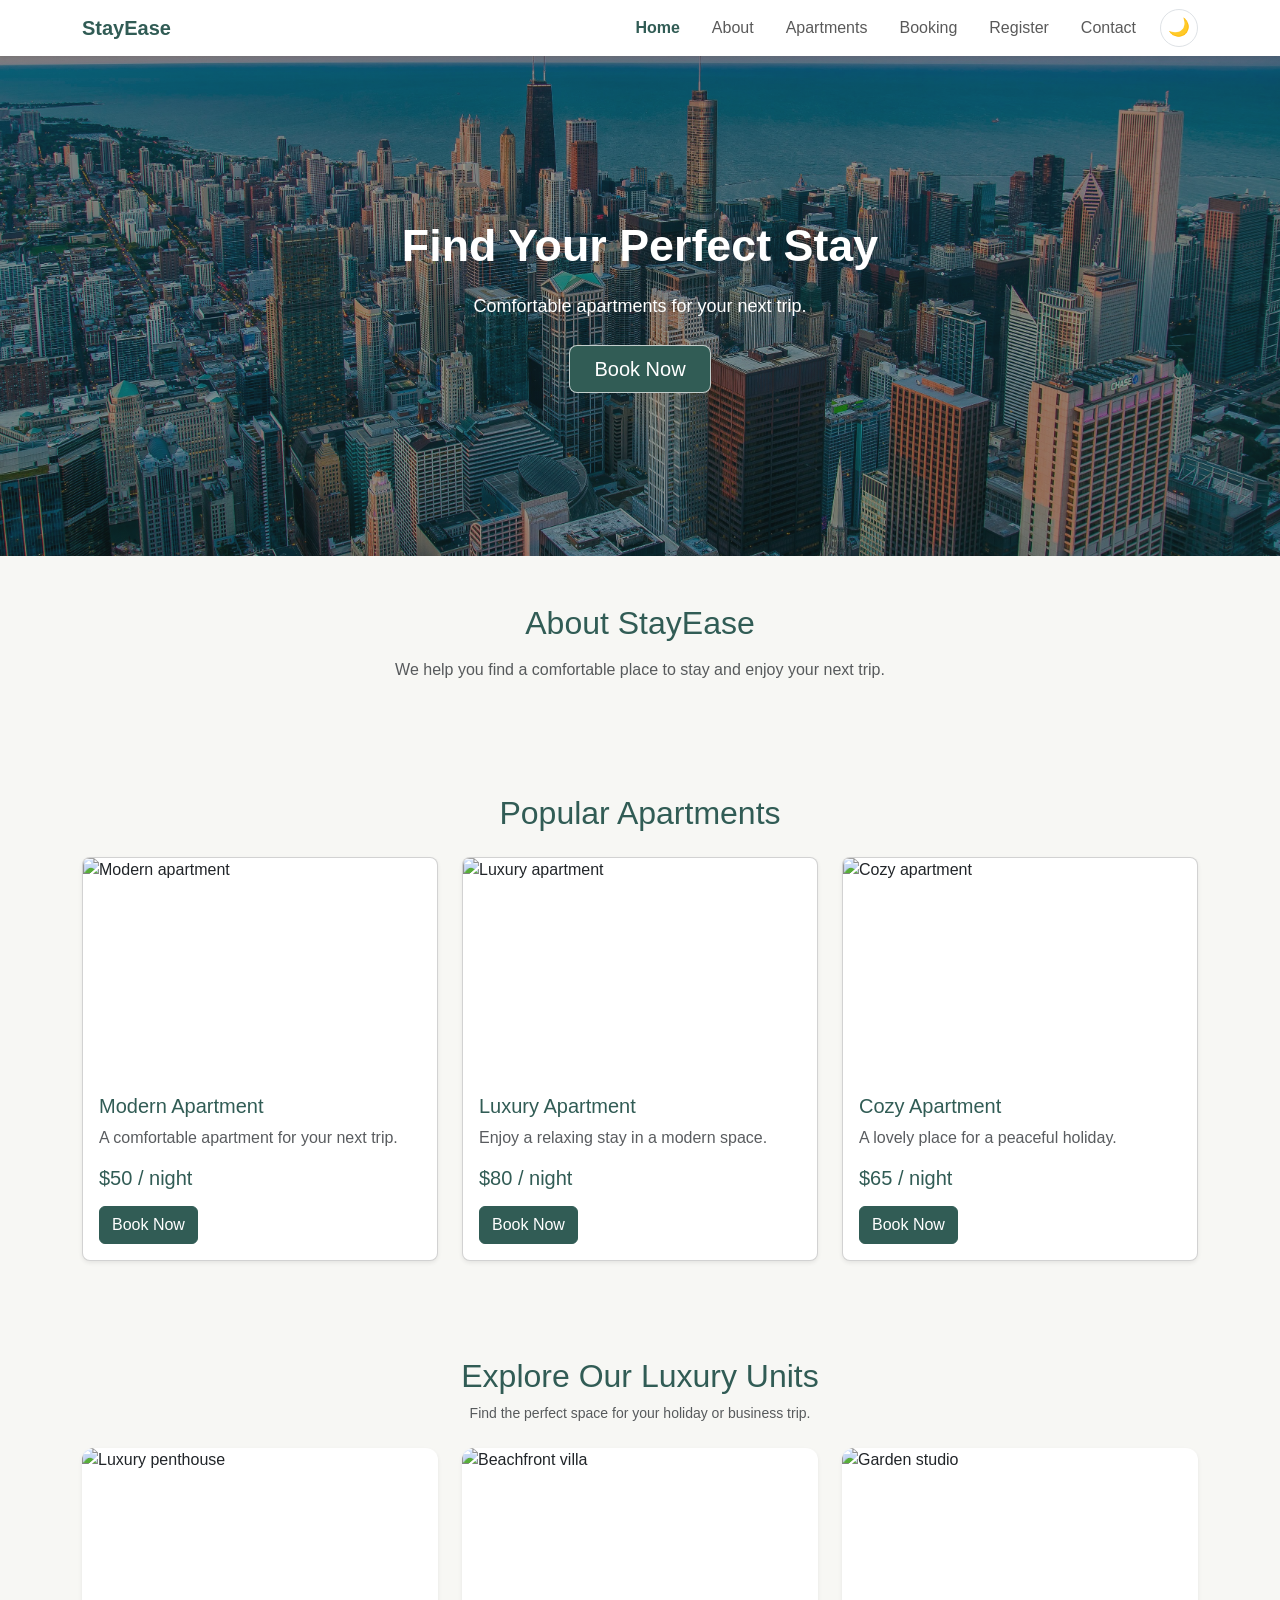
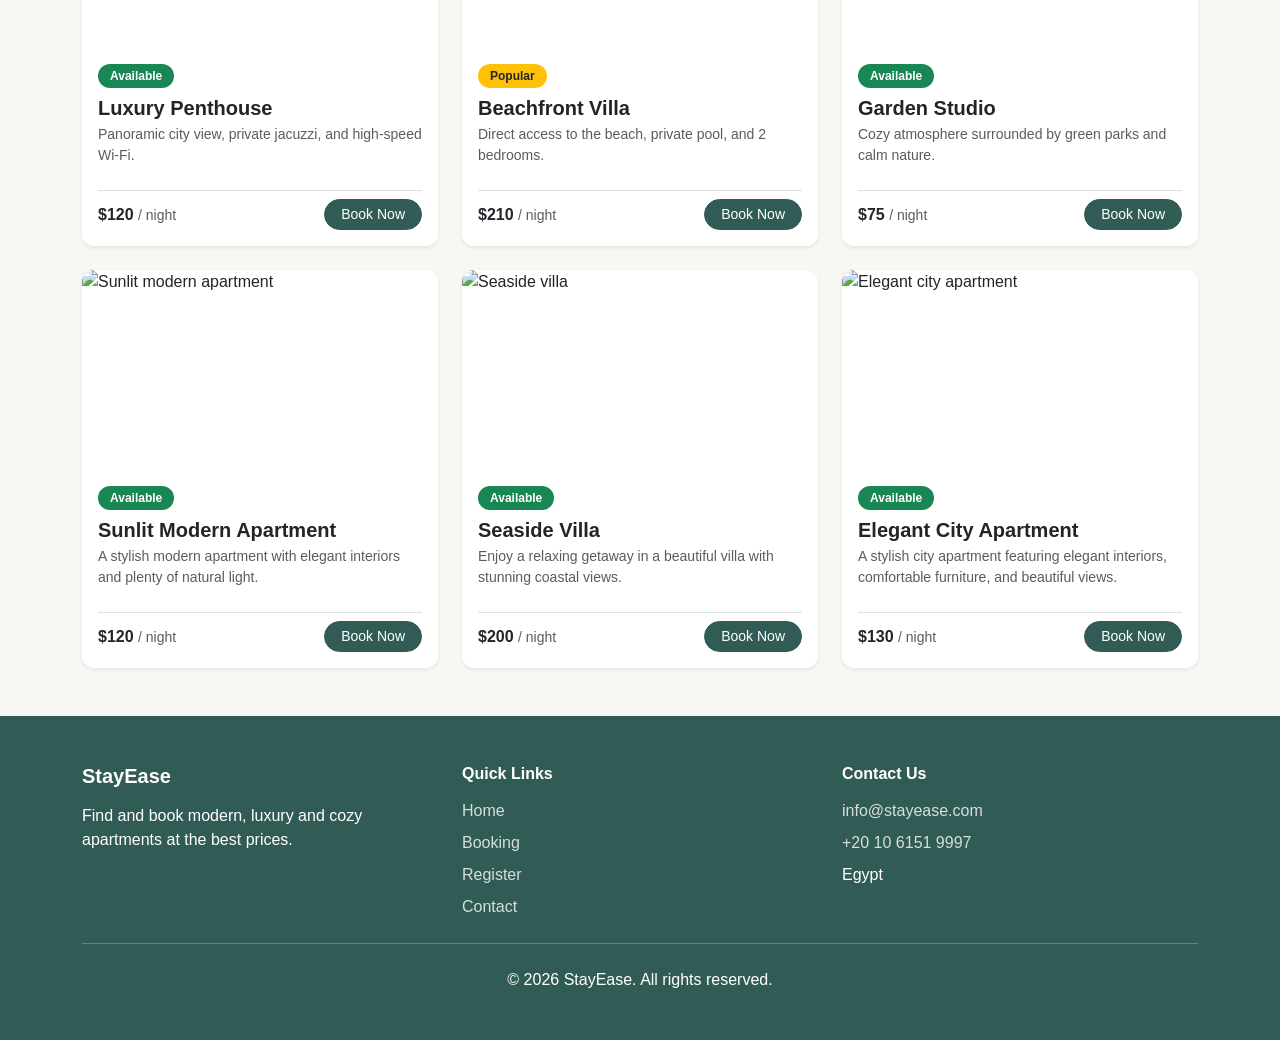
==== commit 9234ad24: "final edit" ====
--- a/stayease/index.html
+++ b/stayease/index.html
@@ -59,11 +59,13 @@
           </ul>
 
           <button
-            class="btn btn-outline-secondary btn-sm ms-lg-3 my-2 my-lg-0"
+            class="btn theme-btn ms-lg-3 my-2 my-lg-0"
             id="themeBtn"
             type="button"
+            aria-label="Switch to dark mode"
+            title="Switch to dark mode"
           >
-            🌙 Dark Mode
+            🌙
           </button>
         </div>
       </div>
@@ -372,7 +374,7 @@
           <div class="col-12 col-md-6 col-lg-4">
             <div class="card h-100 border-0 shadow-sm unit-card">
               <img
-                src="https://images.unsplash.com/photo-1600210492486-724fe5c67fb0?w=500&auto=format&fit=crop"
+                src="https://images.unsplash.com/photo-1493809842364-78817add7ffb?w=500&auto=format&fit=crop"
                 class="card-img-top unit-img"
                 alt="Elegant city apartment"
                 loading="lazy"
@@ -411,25 +413,42 @@
     </main>
 
     <!-- Footer -->
-    <footer class="text-center py-4">
+    <footer class="py-5">
       <div class="container">
-        <h5>Contact Us</h5>
-
-        <p class="mb-2">
-          Email:
-          <a href="mailto:info@stayease.com">info@stayease.com</a>
+        <div class="row g-4">
+          <div class="col-12 col-md-4">
+            <h5 class="fw-bold">StayEase</h5>
+            <p class="mb-0">
+              Find and book modern, luxury and cozy apartments at the best
+              prices.
+            </p>
+          </div>
+
+          <div class="col-6 col-md-4">
+            <h6 class="fw-bold">Quick Links</h6>
+            <ul class="list-unstyled mb-0">
+              <li><a href="index.html">Home</a></li>
+              <li><a href="booking.html">Booking</a></li>
+              <li><a href="register.html">Register</a></li>
+              <li><a href="contact.html">Contact</a></li>
+            </ul>
+          </div>
+
+          <div class="col-6 col-md-4">
+            <h6 class="fw-bold">Contact Us</h6>
+            <ul class="list-unstyled mb-0">
+              <li><a href="mailto:info@stayease.com">info@stayease.com</a></li>
+              <li><a href="tel:+201061519997">+20 10 6151 9997</a></li>
+              <li>Egypt</li>
+            </ul>
+          </div>
+        </div>
+
+        <hr class="my-4" />
+
+        <p class="text-center mb-0">
+          &copy; 2026 StayEase. All rights reserved.
         </p>
-
-        <p class="mb-2">
-          Phone:
-          <a href="tel:+201061519997">+20 10 6151 9997</a>
-        </p>
-
-        <p class="mb-3">Location: Egypt</p>
-
-        <hr />
-
-        <p class="mb-0">&copy; 2026 StayEase. All rights reserved.</p>
       </div>
     </footer>
 
--- a/stayease/style.css
+++ b/stayease/style.css
@@ -13,277 +13,316 @@
    9. Footer
    ========================================================= */
 
-
 /* ---------- 1. Colors ----------
    Light mode is the default. Dark mode uses Bootstrap's own
    data-bs-theme="dark" (set on <html> by theme.js), so we only
    change the colors here - no !important needed. */
 :root {
-    --brand: #315c55;          /* buttons */
-    --brand-hover: #427a70;
-    --brand-text: #315c55;     /* green used for text and links */
-    --page-bg: #f7f7f4;
-    --soft-bg: #e7efeb;
-    --card-bg: #ffffff;
-    --focus-ring: rgba(49, 92, 85, 0.15);
+  --brand: #315c55; /* buttons */
+  --brand-hover: #427a70;
+  --brand-text: #315c55; /* green used for text and links */
+  --page-bg: #f7f7f4;
+  --soft-bg: #e7efeb;
+  --card-bg: #ffffff;
+  --focus-ring: rgba(49, 92, 85, 0.15);
 }
 
 [data-bs-theme="dark"] {
-    --brand: #3a7566;
-    --brand-hover: #428070;
-    --brand-text: #8fc7b5;
-    --page-bg: #181c1b;
-    --soft-bg: #202725;
-    --card-bg: #272e2b;
-    --focus-ring: rgba(143, 199, 181, 0.25);
-
-    --bs-body-bg: #181c1b;
-    --bs-body-bg-rgb: 24, 28, 27;
-    --bs-body-color: #e8eeee;
-    --bs-body-color-rgb: 232, 238, 238;
-    --bs-border-color: #46534e;
-}
-
+  --brand: #3a7566;
+  --brand-hover: #428070;
+  --brand-text: #8fc7b5;
+  --page-bg: #181c1b;
+  --soft-bg: #202725;
+  --card-bg: #272e2b;
+  --focus-ring: rgba(143, 199, 181, 0.25);
+
+  --bs-body-bg: #181c1b;
+  --bs-body-bg-rgb: 24, 28, 27;
+  --bs-body-color: #e8eeee;
+  --bs-body-color-rgb: 232, 238, 238;
+  --bs-border-color: #46534e;
+}
 
 /* ---------- 2. Base ---------- */
 body {
-    font-family: Arial, sans-serif;
-    background-color: var(--page-bg);
+  font-family: Arial, sans-serif;
+  background-color: var(--page-bg);
 }
 
 .section-title,
 .card-title,
 .price,
 .back-link {
-    color: var(--brand-text);
+  color: var(--brand-text);
 }
 
 .back-link:hover {
-    color: var(--brand-text);
-    text-decoration: underline;
-}
-
+  color: var(--brand-text);
+  text-decoration: underline;
+}
 
 /* ---------- 3. Navbar ----------
    We change Bootstrap's own navbar variables instead of fighting
    its selectors, so brand, hover and active colors just work. */
 .navbar {
-    --bs-navbar-brand-color: var(--brand-text);
-    --bs-navbar-brand-hover-color: var(--brand-text);
-    --bs-navbar-hover-color: var(--brand-text);
-    --bs-navbar-active-color: var(--brand-text);
+  --bs-navbar-brand-color: var(--brand-text);
+  --bs-navbar-brand-hover-color: var(--brand-text);
+  --bs-navbar-hover-color: var(--brand-text);
+  --bs-navbar-active-color: var(--brand-text);
 }
 
 .navbar .nav-link {
-    border-radius: 5px;
-    transition: color 0.3s, background-color 0.3s;
+  border-radius: 5px;
+  transition:
+    color 0.3s,
+    background-color 0.3s;
 }
 
 .navbar .nav-link:hover {
-    background-color: var(--soft-bg);
+  background-color: var(--soft-bg);
 }
 
 .navbar .nav-link.active {
-    font-weight: 600;
+  font-weight: 600;
 }
 
 /* The hamburger icon is a dark SVG, so flip it in dark mode */
 [data-bs-theme="dark"] .navbar-toggler-icon {
-    filter: invert(1);
-}
-
+  filter: invert(1);
+}
 
 /* ---------- 4. Buttons ----------
    Bootstrap's .btn:hover resets the background, so a custom button
    must set Bootstrap's button variables, not plain background/color. */
 .main-btn {
-    --bs-btn-color: #fff;
-    --bs-btn-bg: var(--brand);
-    --bs-btn-border-color: var(--brand);
-
-    --bs-btn-hover-color: #fff;
-    --bs-btn-hover-bg: var(--brand-hover);
-    --bs-btn-hover-border-color: var(--brand-hover);
-
-    --bs-btn-active-color: #fff;
-    --bs-btn-active-bg: var(--brand-hover);
-    --bs-btn-active-border-color: var(--brand-hover);
-
-    --bs-btn-focus-shadow-rgb: 66, 122, 112;
-}
-
+  --bs-btn-color: #fff;
+  --bs-btn-bg: var(--brand);
+  --bs-btn-border-color: var(--brand);
+
+  --bs-btn-hover-color: #fff;
+  --bs-btn-hover-bg: var(--brand-hover);
+  --bs-btn-hover-border-color: var(--brand-hover);
+
+  --bs-btn-active-color: #fff;
+  --bs-btn-active-bg: var(--brand-hover);
+  --bs-btn-active-border-color: var(--brand-hover);
+
+  --bs-btn-focus-shadow-rgb: 66, 122, 112;
+}
 
 /* ---------- 5. Hero ---------- */
 .hero {
-    min-height: 500px;
-    padding: 120px 20px;
-
-    display: flex;
-    flex-direction: column;
-    justify-content: center;
-    align-items: center;
-
-    background-image:
-        linear-gradient(rgba(20, 40, 35, 0.45), rgba(20, 40, 35, 0.45)),
-        url("./city.jpg");
-    background-size: cover;
-    background-position: center;
-    background-repeat: no-repeat;
+  min-height: 500px;
+  padding: 120px 20px;
+
+  display: flex;
+  flex-direction: column;
+  justify-content: center;
+  align-items: center;
+
+  background-image:
+    linear-gradient(rgba(20, 40, 35, 0.45), rgba(20, 40, 35, 0.45)),
+    url("./city.jpg");
+  background-size: cover;
+  background-position: center;
+  background-repeat: no-repeat;
 }
 
 .hero h1 {
-    font-size: clamp(2rem, 5vw, 2.8rem);
-    font-weight: bold;
-    margin-bottom: 20px;
+  font-size: clamp(2rem, 5vw, 2.8rem);
+  font-weight: bold;
+  margin-bottom: 20px;
 }
 
 .hero p {
-    font-size: 18px;
-    margin-bottom: 25px;
+  font-size: 18px;
+  margin-bottom: 25px;
 }
 
 /* A thin light outline so the green button stays visible on the photo */
 .hero .main-btn {
-    --bs-btn-border-color: rgba(255, 255, 255, 0.7);
-    --bs-btn-hover-border-color: #fff;
-}
-
+  --bs-btn-border-color: rgba(255, 255, 255, 0.7);
+  --bs-btn-hover-border-color: #fff;
+}
 
 /* ---------- 6. Cards ---------- */
 .card {
-    --bs-card-bg: var(--card-bg);
-    border-radius: 8px;
-    overflow: hidden;
+  --bs-card-bg: var(--card-bg);
+  border-radius: 8px;
+  overflow: hidden;
 }
 
 .apartment-img {
-    height: 220px;
-    object-fit: cover;
+  height: 220px;
+  object-fit: cover;
 }
 
 .unit-card {
-    border-radius: 12px;
-    transition: transform 0.3s ease, box-shadow 0.3s ease;
+  border-radius: 12px;
+  transition:
+    transform 0.3s ease,
+    box-shadow 0.3s ease;
 }
 
 .unit-card:hover {
-    transform: translateY(-6px);
-    /* !important because Bootstrap's .shadow-sm is !important too */
-    box-shadow: 0 12px 24px rgba(0, 0, 0, 0.12) !important;
+  transform: translateY(-6px);
+  /* !important because Bootstrap's .shadow-sm is !important too */
+  box-shadow: 0 12px 24px rgba(0, 0, 0, 0.12) !important;
 }
 
 .unit-img {
-    height: 200px;
-    object-fit: cover;
+  height: 200px;
+  object-fit: cover;
 }
 
 .badge {
-    font-size: 0.75rem;
-    padding: 6px 12px;
-    border-radius: 20px;
+  font-size: 0.75rem;
+  padding: 6px 12px;
+  border-radius: 20px;
 }
 
 @media (prefers-reduced-motion: reduce) {
-    .unit-card,
-    .navbar .nav-link {
-        transition: none;
-    }
-
-    .unit-card:hover {
-        transform: none;
-    }
-}
-
+  .unit-card,
+  .navbar .nav-link {
+    transition: none;
+  }
+
+  .unit-card:hover {
+    transform: none;
+  }
+}
 
 /* ---------- 7. Forms (booking + register) ---------- */
 .form-section {
-    padding: 50px 0;
+  padding: 50px 0;
 }
 
 .form-section .card {
-    border-radius: 10px;
+  border-radius: 10px;
 }
 
 .form-control:focus,
 .form-select:focus {
-    border-color: var(--brand-text);
-    box-shadow: 0 0 0 0.2rem var(--focus-ring);
-}
-
+  border-color: var(--brand-text);
+  box-shadow: 0 0 0 0.2rem var(--focus-ring);
+}
 
 /* ---------- 8. Contact page ---------- */
 .contact {
-    padding: 50px 10px 120px;
-    background-color: var(--soft-bg);
-    color: var(--brand-text);
+  padding: 50px 10px 120px;
+  background-color: var(--soft-bg);
+  color: var(--brand-text);
 }
 
 .contact h1 {
-    font-family: Georgia, serif;
-    margin-bottom: 15px;
+  font-family: Georgia, serif;
+  margin-bottom: 15px;
 }
 
 .contact h3 {
-    font-family: Georgia, serif;
-    font-size: 20px;
-    margin-bottom: 20px;
+  font-family: Georgia, serif;
+  font-size: 20px;
+  margin-bottom: 20px;
 }
 
 .contact-info p {
-    margin-bottom: 30px;
+  margin-bottom: 30px;
 }
 
 .contact-info p i {
-    font-size: 22px;
-    margin-right: 8px;
+  font-size: 22px;
+  margin-right: 8px;
 }
 
 .contact-info p a {
-    color: inherit;
+  color: inherit;
 }
 
 .social {
-    display: inline-block;
-    margin-top: 10px;
-    margin-right: 6px;
-    padding: 4px 8px;
-    color: var(--brand-text);
-    border: 2px solid var(--brand-text);
-    border-radius: 5px;
-    text-decoration: none;
-    transition: color 0.3s, background-color 0.3s;
+  display: inline-block;
+  margin-top: 10px;
+  margin-right: 6px;
+  padding: 4px 8px;
+  color: var(--brand-text);
+  border: 2px solid var(--brand-text);
+  border-radius: 5px;
+  text-decoration: none;
+  transition:
+    color 0.3s,
+    background-color 0.3s;
 }
 
 .social:hover {
-    color: #fff;
-    background-color: var(--brand);
-    border-color: var(--brand);
+  color: #fff;
+  background-color: var(--brand);
+  border-color: var(--brand);
 }
 
 .contact-form {
-    padding: 25px;
-    background-color: var(--card-bg);
-    border: 1px solid var(--bs-border-color);
-    border-radius: 10px;
-}
-
+  padding: 25px;
+  background-color: var(--card-bg);
+  border: 1px solid var(--bs-border-color);
+  border-radius: 10px;
+}
 
 /* ---------- 9. Footer ---------- */
 footer {
-    background-color: #315c55;
-    color: #fff;
-}
-
+  background-color: #315c55;
+  color: #fff;
+}
+
+/* Column titles: a little space under them */
+footer h5,
+footer h6 {
+  margin-bottom: 1rem;
+}
+
+/* Space between the list items, but not after the last one */
+footer li {
+  margin-bottom: 0.5rem;
+}
+
+footer li:last-child {
+  margin-bottom: 0;
+}
+
+/* Links are slightly soft, and become fully white on hover */
 footer a {
-    color: #fff;
-    text-decoration: none;
+  color: rgba(255, 255, 255, 0.8);
+  text-decoration: none;
+  transition: color 0.2s ease;
 }
 
 footer a:hover {
-    color: #fff;
-    text-decoration: underline;
+  color: #fff;
+  text-decoration: underline;
 }
 
 footer hr {
-    border-color: #fff;
-}
+  border-color: #fff;
+}
+
+/* ---------- 10. Theme button ---------- */
+.theme-btn {
+  width: 38px;
+  height: 38px;
+  padding: 0;
+  display: inline-flex;
+  align-items: center;
+  justify-content: center;
+  border: 1px solid var(--bs-border-color);
+  border-radius: 50%;
+  background-color: transparent;
+  font-size: 1.1rem;
+  line-height: 1;
+  transition:
+    background-color 0.2s ease,
+    border-color 0.2s ease,
+    transform 0.2s ease;
+}
+
+.theme-btn:hover {
+  background-color: var(--soft-bg);
+  border-color: var(--brand-text);
+  transform: rotate(20deg);
+}
